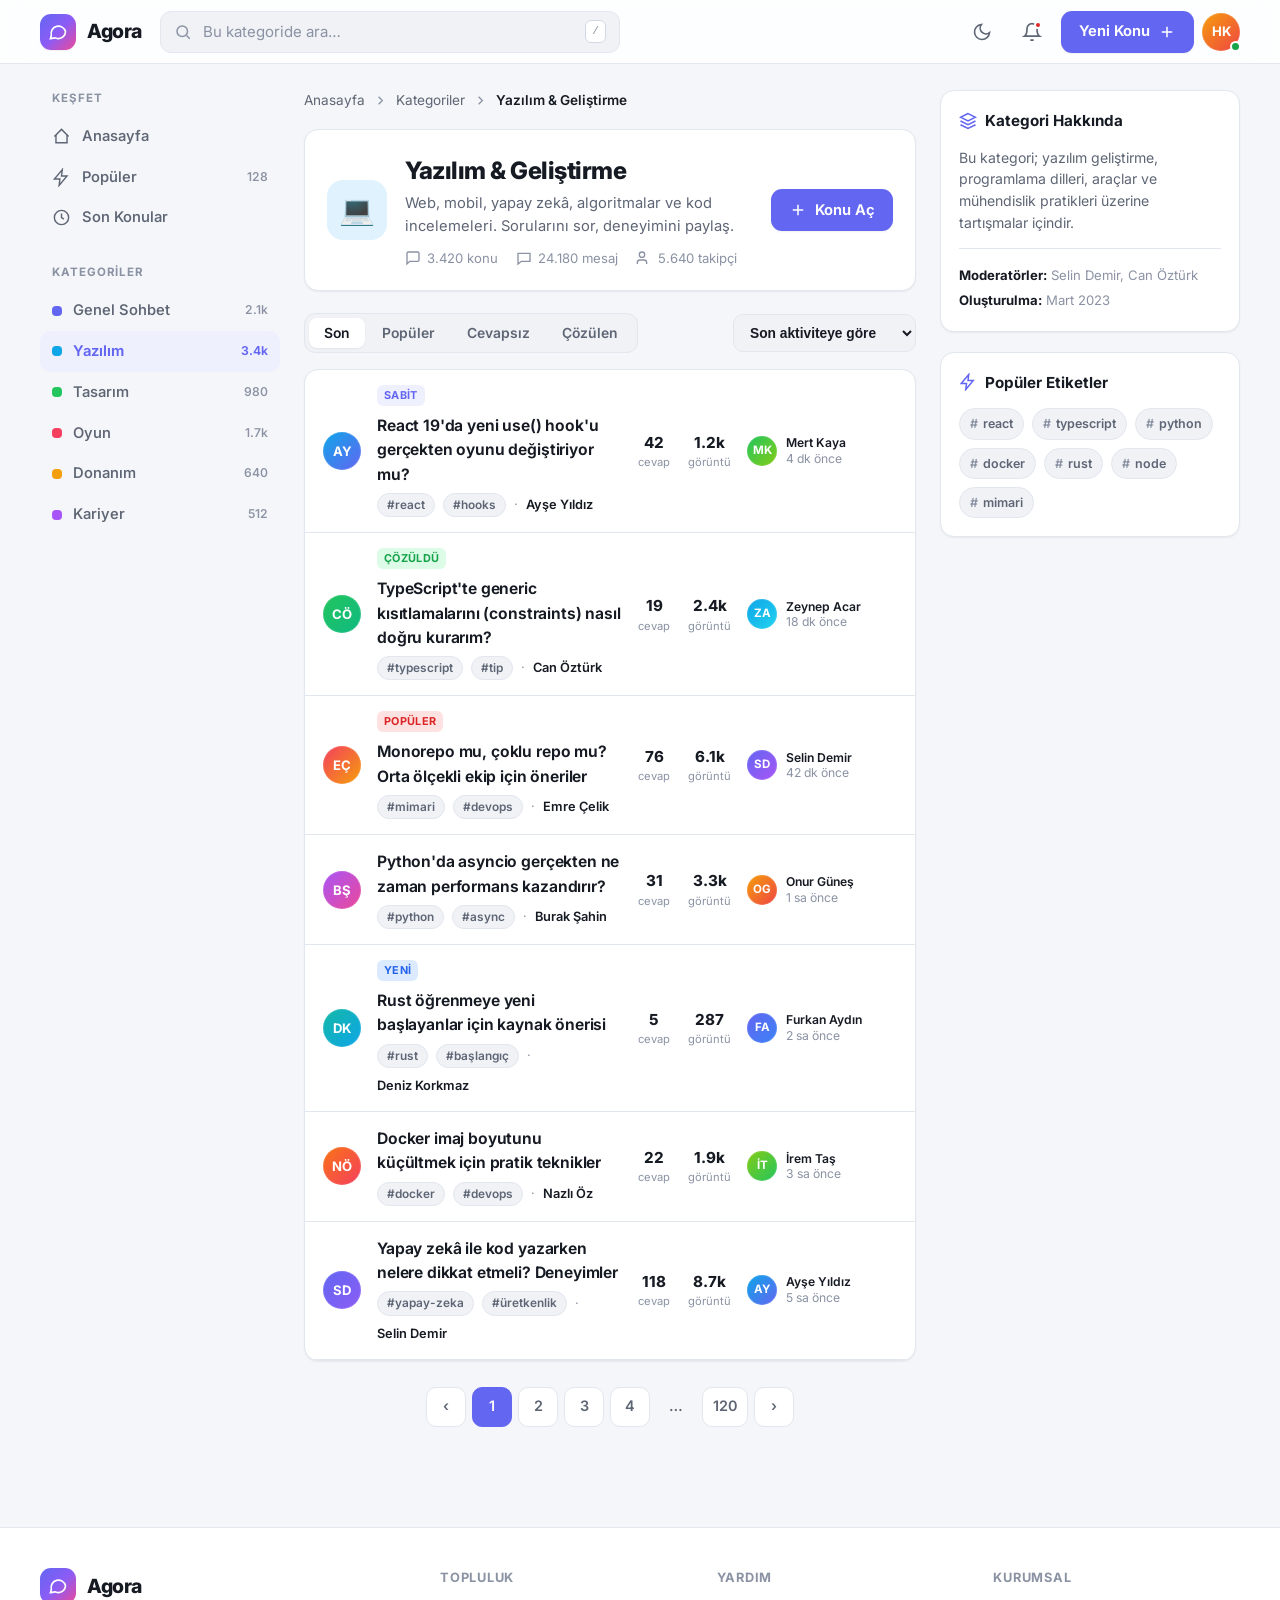
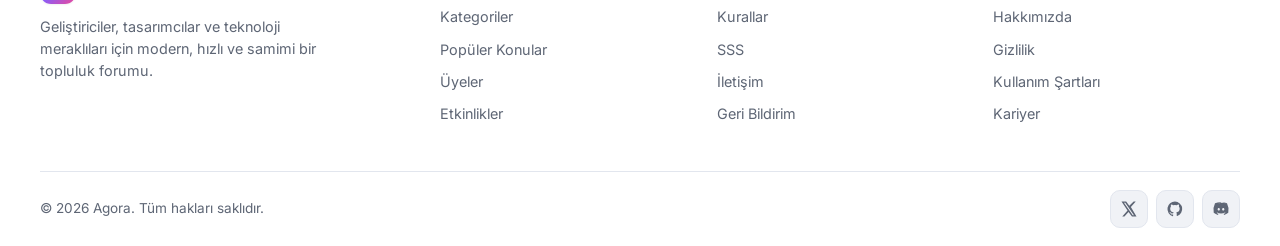
==== category.html @ 203c81ad "feat: Agora modern forum sitesi (statik şablon) - index.html: anasayfa (kategoriler, istatistikler, " ====
<!DOCTYPE html>
<html lang="tr" data-theme="light">
<head>
  <meta charset="UTF-8" />
  <meta name="viewport" content="width=device-width, initial-scale=1.0" />
  <title>Yazılım & Geliştirme — Agora</title>
  <meta name="description" content="Yazılım & Geliştirme kategorisindeki konular: web, mobil, yapay zekâ ve daha fazlası." />
  <link rel="preconnect" href="https://fonts.googleapis.com" />
  <link rel="preconnect" href="https://fonts.gstatic.com" crossorigin />
  <link href="https://fonts.googleapis.com/css2?family=Inter:wght@400;500;600;700;800&display=swap" rel="stylesheet" />
  <link rel="stylesheet" href="css/style.css" />
  <link rel="icon" href="data:image/svg+xml,<svg xmlns='http://www.w3.org/2000/svg' viewBox='0 0 100 100'><text y='.9em' font-size='90'>💬</text></svg>" />
</head>
<body>

  <!-- ===================== BAŞLIK ===================== -->
  <header class="site-header">
    <div class="container">
      <button class="icon-btn menu-toggle" data-menu-toggle aria-label="Menüyü aç">
        <svg viewBox="0 0 24 24" fill="none" stroke="currentColor" stroke-width="2"><path d="M3 6h18M3 12h18M3 18h18"/></svg>
      </button>
      <a href="index.html" class="brand">
        <span class="logo"><svg viewBox="0 0 24 24" fill="none" stroke="currentColor" stroke-width="2"><path d="M21 11.5a8.4 8.4 0 0 1-9 8.4 9 9 0 0 1-3.9-.9L3 20l1-4.1A8.4 8.4 0 1 1 21 11.5z"/></svg></span>
        Agora
      </a>
      <label class="search">
        <svg viewBox="0 0 24 24" fill="none" stroke="currentColor" stroke-width="2"><circle cx="11" cy="11" r="7"/><path d="m21 21-4.3-4.3"/></svg>
        <input type="search" placeholder="Bu kategoride ara…" data-search-input />
        <kbd>/</kbd>
      </label>
      <div class="header-actions">
        <button class="icon-btn" data-theme-toggle aria-label="Temayı değiştir">
          <svg class="i-sun hidden" viewBox="0 0 24 24" fill="none" stroke="currentColor" stroke-width="2"><circle cx="12" cy="12" r="4"/><path d="M12 2v2m0 16v2M4.9 4.9l1.4 1.4m11.4 11.4 1.4 1.4M2 12h2m16 0h2M4.9 19.1l1.4-1.4M17.7 6.3l1.4-1.4"/></svg>
          <svg class="i-moon" viewBox="0 0 24 24" fill="none" stroke="currentColor" stroke-width="2"><path d="M21 12.8A9 9 0 1 1 11.2 3a7 7 0 0 0 9.8 9.8z"/></svg>
        </button>
        <button class="icon-btn" aria-label="Bildirimler">
          <svg viewBox="0 0 24 24" fill="none" stroke="currentColor" stroke-width="2"><path d="M18 8a6 6 0 1 0-12 0c0 7-3 9-3 9h18s-3-2-3-9"/><path d="M13.7 21a2 2 0 0 1-3.4 0"/></svg>
          <span class="dot"></span>
        </button>
        <a href="#" class="btn btn-primary"><span class="label-hide">Yeni Konu</span>
          <svg viewBox="0 0 24 24" fill="none" stroke="currentColor" stroke-width="2"><path d="M12 5v14M5 12h14"/></svg>
        </a>
        <div class="avatar presence" style="background:linear-gradient(135deg,#f59e0b,#ef4444)">HK</div>
      </div>
    </div>
  </header>

  <!-- ===================== GÖVDE ===================== -->
  <div class="container">
    <div class="layout">

      <!-- ----- SOL KENAR ÇUBUĞU ----- -->
      <aside class="sidebar">
        <nav class="nav-group">
          <h4>Keşfet</h4>
          <a href="index.html" class="nav-link">
            <svg viewBox="0 0 24 24" fill="none" stroke="currentColor" stroke-width="1.8"><path d="M3 12 12 3l9 9"/><path d="M5 10v10h14V10"/></svg>
            Anasayfa
          </a>
          <a href="#" class="nav-link">
            <svg viewBox="0 0 24 24" fill="none" stroke="currentColor" stroke-width="1.8"><path d="M13 2 3 14h7l-1 8 10-12h-7z"/></svg>
            Popüler <span class="count">128</span>
          </a>
          <a href="#" class="nav-link">
            <svg viewBox="0 0 24 24" fill="none" stroke="currentColor" stroke-width="1.8"><circle cx="12" cy="12" r="9"/><path d="M12 7v5l3 2"/></svg>
            Son Konular
          </a>
        </nav>
        <nav class="nav-group">
          <h4>Kategoriler</h4>
          <a href="category.html" class="nav-link"><span class="cat-dot" style="background:#6366f1"></span> Genel Sohbet <span class="count">2.1k</span></a>
          <a href="category.html" class="nav-link active"><span class="cat-dot" style="background:#0ea5e9"></span> Yazılım <span class="count">3.4k</span></a>
          <a href="category.html" class="nav-link"><span class="cat-dot" style="background:#22c55e"></span> Tasarım <span class="count">980</span></a>
          <a href="category.html" class="nav-link"><span class="cat-dot" style="background:#f43f5e"></span> Oyun <span class="count">1.7k</span></a>
          <a href="category.html" class="nav-link"><span class="cat-dot" style="background:#f59e0b"></span> Donanım <span class="count">640</span></a>
          <a href="category.html" class="nav-link"><span class="cat-dot" style="background:#a855f7"></span> Kariyer <span class="count">512</span></a>
        </nav>
      </aside>

      <!-- ----- ANA İÇERİK ----- -->
      <main class="main">

        <nav class="breadcrumb" aria-label="İçerik haritası">
          <a href="index.html">Anasayfa</a>
          <svg viewBox="0 0 24 24" fill="none" stroke="currentColor" stroke-width="2"><path d="m9 18 6-6-6-6"/></svg>
          <a href="#">Kategoriler</a>
          <svg viewBox="0 0 24 24" fill="none" stroke="currentColor" stroke-width="2"><path d="m9 18 6-6-6-6"/></svg>
          <span class="here">Yazılım & Geliştirme</span>
        </nav>

        <section class="cat-hero">
          <span class="cat-ic" style="background:#e0f2fe;color:#0284c7">💻</span>
          <div class="info">
            <h1>Yazılım & Geliştirme</h1>
            <p>Web, mobil, yapay zekâ, algoritmalar ve kod incelemeleri. Sorularını sor, deneyimini paylaş.</p>
            <div class="cat-meta">
              <span><svg viewBox="0 0 24 24" fill="none" stroke="currentColor" stroke-width="2"><path d="M21 15a2 2 0 0 1-2 2H7l-4 4V5a2 2 0 0 1 2-2h14a2 2 0 0 1 2 2z"/></svg> 3.420 konu</span>
              <span><svg viewBox="0 0 24 24" fill="none" stroke="currentColor" stroke-width="2"><path d="M3 5h18v12H8l-5 4z"/></svg> 24.180 mesaj</span>
              <span><svg viewBox="0 0 24 24" fill="none" stroke="currentColor" stroke-width="2"><path d="M16 21v-2a4 4 0 0 0-4-4H6a4 4 0 0 0-4 4v2"/><circle cx="9" cy="7" r="4"/></svg> 5.640 takipçi</span>
            </div>
          </div>
          <a href="#" class="btn btn-primary label-hide-none">
            <svg viewBox="0 0 24 24" fill="none" stroke="currentColor" stroke-width="2"><path d="M12 5v14M5 12h14"/></svg>
            Konu Aç
          </a>
        </section>

        <div class="toolbar">
          <div class="tabs" data-tabs>
            <button class="tab active" data-tab="latest">Son</button>
            <button class="tab" data-tab="popular">Popüler</button>
            <button class="tab" data-tab="unanswered">Cevapsız</button>
            <button class="tab" data-tab="solved">Çözülen</button>
          </div>
          <span class="spacer"></span>
          <select class="sort-select" aria-label="Sırala">
            <option>Son aktiviteye göre</option>
            <option>En çok cevap alan</option>
            <option>En çok görüntülenen</option>
            <option>En yeni</option>
          </select>
        </div>

        <section class="topic-list" data-topic-list>

          <article class="topic">
            <div class="avatar" style="background:linear-gradient(135deg,#0ea5e9,#6366f1)">AY</div>
            <div class="t-main">
              <div class="t-title">
                <span class="t-badges"><span class="badge pin">Sabit</span></span>
                <a href="topic.html">React 19'da yeni use() hook'u gerçekten oyunu değiştiriyor mu?</a>
              </div>
              <div class="t-sub">
                <a href="#" class="pill">#react</a><a href="#" class="pill">#hooks</a>
                <span class="dot-sep">·</span>
                <span class="author">Ayşe Yıldız</span>
              </div>
            </div>
            <div class="t-stats">
              <div class="s"><div class="v">42</div><div class="k">cevap</div></div>
              <div class="s"><div class="v">1.2k</div><div class="k">görüntü</div></div>
            </div>
            <div class="t-last">
              <div class="avatar sm" style="background:linear-gradient(135deg,#22c55e,#84cc16)">MK</div>
              <div class="meta"><div class="who">Mert Kaya</div><div class="when">4 dk önce</div></div>
            </div>
          </article>

          <article class="topic">
            <div class="avatar" style="background:linear-gradient(135deg,#22c55e,#10b981)">CÖ</div>
            <div class="t-main">
              <div class="t-title">
                <span class="t-badges"><span class="badge solved">Çözüldü</span></span>
                <a href="topic.html">TypeScript'te generic kısıtlamalarını (constraints) nasıl doğru kurarım?</a>
              </div>
              <div class="t-sub">
                <a href="#" class="pill">#typescript</a><a href="#" class="pill">#tip</a>
                <span class="dot-sep">·</span>
                <span class="author">Can Öztürk</span>
              </div>
            </div>
            <div class="t-stats">
              <div class="s"><div class="v">19</div><div class="k">cevap</div></div>
              <div class="s"><div class="v">2.4k</div><div class="k">görüntü</div></div>
            </div>
            <div class="t-last">
              <div class="avatar sm" style="background:linear-gradient(135deg,#0ea5e9,#22d3ee)">ZA</div>
              <div class="meta"><div class="who">Zeynep Acar</div><div class="when">18 dk önce</div></div>
            </div>
          </article>

          <article class="topic">
            <div class="avatar" style="background:linear-gradient(135deg,#f43f5e,#f59e0b)">EÇ</div>
            <div class="t-main">
              <div class="t-title">
                <span class="t-badges"><span class="badge hot">Popüler</span></span>
                <a href="topic.html">Monorepo mu, çoklu repo mu? Orta ölçekli ekip için öneriler</a>
              </div>
              <div class="t-sub">
                <a href="#" class="pill">#mimari</a><a href="#" class="pill">#devops</a>
                <span class="dot-sep">·</span>
                <span class="author">Emre Çelik</span>
              </div>
            </div>
            <div class="t-stats">
              <div class="s"><div class="v">76</div><div class="k">cevap</div></div>
              <div class="s"><div class="v">6.1k</div><div class="k">görüntü</div></div>
            </div>
            <div class="t-last">
              <div class="avatar sm" style="background:linear-gradient(135deg,#6366f1,#a855f7)">SD</div>
              <div class="meta"><div class="who">Selin Demir</div><div class="when">42 dk önce</div></div>
            </div>
          </article>

          <article class="topic">
            <div class="avatar" style="background:linear-gradient(135deg,#a855f7,#ec4899)">BŞ</div>
            <div class="t-main">
              <div class="t-title">
                <a href="topic.html">Python'da asyncio gerçekten ne zaman performans kazandırır?</a>
              </div>
              <div class="t-sub">
                <a href="#" class="pill">#python</a><a href="#" class="pill">#async</a>
                <span class="dot-sep">·</span>
                <span class="author">Burak Şahin</span>
              </div>
            </div>
            <div class="t-stats">
              <div class="s"><div class="v">31</div><div class="k">cevap</div></div>
              <div class="s"><div class="v">3.3k</div><div class="k">görüntü</div></div>
            </div>
            <div class="t-last">
              <div class="avatar sm" style="background:linear-gradient(135deg,#f59e0b,#ef4444)">OG</div>
              <div class="meta"><div class="who">Onur Güneş</div><div class="when">1 sa önce</div></div>
            </div>
          </article>

          <article class="topic">
            <div class="avatar" style="background:linear-gradient(135deg,#14b8a6,#0ea5e9)">DK</div>
            <div class="t-main">
              <div class="t-title">
                <span class="t-badges"><span class="badge new">Yeni</span></span>
                <a href="topic.html">Rust öğrenmeye yeni başlayanlar için kaynak önerisi</a>
              </div>
              <div class="t-sub">
                <a href="#" class="pill">#rust</a><a href="#" class="pill">#başlangıç</a>
                <span class="dot-sep">·</span>
                <span class="author">Deniz Korkmaz</span>
              </div>
            </div>
            <div class="t-stats">
              <div class="s"><div class="v">5</div><div class="k">cevap</div></div>
              <div class="s"><div class="v">287</div><div class="k">görüntü</div></div>
            </div>
            <div class="t-last">
              <div class="avatar sm" style="background:linear-gradient(135deg,#6366f1,#3b82f6)">FA</div>
              <div class="meta"><div class="who">Furkan Aydın</div><div class="when">2 sa önce</div></div>
            </div>
          </article>

          <article class="topic">
            <div class="avatar" style="background:linear-gradient(135deg,#f97316,#f43f5e)">NÖ</div>
            <div class="t-main">
              <div class="t-title">
                <a href="topic.html">Docker imaj boyutunu küçültmek için pratik teknikler</a>
              </div>
              <div class="t-sub">
                <a href="#" class="pill">#docker</a><a href="#" class="pill">#devops</a>
                <span class="dot-sep">·</span>
                <span class="author">Nazlı Öz</span>
              </div>
            </div>
            <div class="t-stats">
              <div class="s"><div class="v">22</div><div class="k">cevap</div></div>
              <div class="s"><div class="v">1.9k</div><div class="k">görüntü</div></div>
            </div>
            <div class="t-last">
              <div class="avatar sm" style="background:linear-gradient(135deg,#84cc16,#22c55e)">İT</div>
              <div class="meta"><div class="who">İrem Taş</div><div class="when">3 sa önce</div></div>
            </div>
          </article>

          <article class="topic">
            <div class="avatar" style="background:linear-gradient(135deg,#6366f1,#8b5cf6)">SD</div>
            <div class="t-main">
              <div class="t-title">
                <a href="topic.html">Yapay zekâ ile kod yazarken nelere dikkat etmeli? Deneyimler</a>
              </div>
              <div class="t-sub">
                <a href="#" class="pill">#yapay-zeka</a><a href="#" class="pill">#üretkenlik</a>
                <span class="dot-sep">·</span>
                <span class="author">Selin Demir</span>
              </div>
            </div>
            <div class="t-stats">
              <div class="s"><div class="v">118</div><div class="k">cevap</div></div>
              <div class="s"><div class="v">8.7k</div><div class="k">görüntü</div></div>
            </div>
            <div class="t-last">
              <div class="avatar sm" style="background:linear-gradient(135deg,#0ea5e9,#6366f1)">AY</div>
              <div class="meta"><div class="who">Ayşe Yıldız</div><div class="when">5 sa önce</div></div>
            </div>
          </article>

        </section>

        <nav class="pagination" aria-label="Sayfalama">
          <a href="#" aria-label="Önceki">‹</a>
          <span class="current">1</span>
          <a href="#">2</a>
          <a href="#">3</a>
          <a href="#">4</a>
          <span class="gap">…</span>
          <a href="#">120</a>
          <a href="#" aria-label="Sonraki">›</a>
        </nav>

      </main>

      <!-- ----- SAĞ KENAR ÇUBUĞU ----- -->
      <aside class="aside">
        <div class="card card-pad">
          <h3 class="card-title">
            <svg viewBox="0 0 24 24" fill="none" stroke="currentColor" stroke-width="2"><path d="M12 2 2 7l10 5 10-5z"/><path d="m2 17 10 5 10-5M2 12l10 5 10-5"/></svg>
            Kategori Hakkında
          </h3>
          <p class="muted" style="font-size:.88rem">Bu kategori; yazılım geliştirme, programlama dilleri, araçlar ve mühendislik pratikleri üzerine tartışmalar içindir.</p>
          <hr style="border:none;border-top:1px solid var(--border);margin:14px 0" />
          <p class="faint" style="font-size:.82rem;line-height:1.9">
            <b style="color:var(--text)">Moderatörler:</b> Selin Demir, Can Öztürk<br>
            <b style="color:var(--text)">Oluşturulma:</b> Mart 2023
          </p>
        </div>

        <div class="card card-pad">
          <h3 class="card-title">
            <svg viewBox="0 0 24 24" fill="none" stroke="currentColor" stroke-width="2"><path d="M13 2 3 14h7l-1 8 10-12h-7z"/></svg>
            Popüler Etiketler
          </h3>
          <div class="tag-cloud">
            <a href="#" class="tag"><span class="hash">#</span>react</a>
            <a href="#" class="tag"><span class="hash">#</span>typescript</a>
            <a href="#" class="tag"><span class="hash">#</span>python</a>
            <a href="#" class="tag"><span class="hash">#</span>docker</a>
            <a href="#" class="tag"><span class="hash">#</span>rust</a>
            <a href="#" class="tag"><span class="hash">#</span>node</a>
            <a href="#" class="tag"><span class="hash">#</span>mimari</a>
          </div>
        </div>
      </aside>

    </div>
  </div>

  <!-- ===================== ALTBİLGİ ===================== -->
  <footer class="site-footer">
    <div class="container">
      <div class="footer-grid">
        <div class="about">
          <a href="index.html" class="brand">
            <span class="logo"><svg viewBox="0 0 24 24" fill="none" stroke="currentColor" stroke-width="2"><path d="M21 11.5a8.4 8.4 0 0 1-9 8.4 9 9 0 0 1-3.9-.9L3 20l1-4.1A8.4 8.4 0 1 1 21 11.5z"/></svg></span>
            Agora
          </a>
          <p>Geliştiriciler, tasarımcılar ve teknoloji meraklıları için modern, hızlı ve samimi bir topluluk forumu.</p>
        </div>
        <div class="footer-col"><h5>Topluluk</h5><a href="#">Kategoriler</a><a href="#">Popüler Konular</a><a href="#">Üyeler</a><a href="#">Etkinlikler</a></div>
        <div class="footer-col"><h5>Yardım</h5><a href="#">Kurallar</a><a href="#">SSS</a><a href="#">İletişim</a><a href="#">Geri Bildirim</a></div>
        <div class="footer-col"><h5>Kurumsal</h5><a href="#">Hakkımızda</a><a href="#">Gizlilik</a><a href="#">Kullanım Şartları</a><a href="#">Kariyer</a></div>
      </div>
      <div class="footer-bottom">
        <span class="muted">© <span data-year>2026</span> Agora. Tüm hakları saklıdır.</span>
        <div class="socials">
          <a href="#" aria-label="Twitter"><svg viewBox="0 0 24 24" fill="currentColor"><path d="M18.2 2H21l-6.5 7.4L22 22h-6l-4.7-6.1L5.9 22H3l7-8L2 2h6.2l4.2 5.6zM17 20.2h1.6L7 3.7H5.3z"/></svg></a>
          <a href="#" aria-label="GitHub"><svg viewBox="0 0 24 24" fill="currentColor"><path d="M12 2a10 10 0 0 0-3.2 19.5c.5.1.7-.2.7-.5v-1.7c-2.8.6-3.4-1.3-3.4-1.3-.5-1.2-1.1-1.5-1.1-1.5-.9-.6.1-.6.1-.6 1 .1 1.5 1 1.5 1 .9 1.6 2.4 1.1 3 .9.1-.7.4-1.1.6-1.4-2.2-.2-4.6-1.1-4.6-5 0-1.1.4-2 1-2.7 0-.3-.4-1.3.1-2.7 0 0 .8-.3 2.7 1a9.4 9.4 0 0 1 5 0c1.9-1.3 2.7-1 2.7-1 .5 1.4.2 2.4.1 2.7.6.7 1 1.6 1 2.7 0 3.9-2.4 4.8-4.6 5 .4.3.7.9.7 1.8v2.7c0 .3.2.6.7.5A10 10 0 0 0 12 2z"/></svg></a>
          <a href="#" aria-label="Discord"><svg viewBox="0 0 24 24" fill="currentColor"><path d="M20 4.4A19 19 0 0 0 15.3 3l-.2.5a14 14 0 0 1 4 1.3 13 13 0 0 0-11 0 14 14 0 0 1 4-1.3L11.9 3A19 19 0 0 0 4 4.4 19.6 19.6 0 0 0 2.3 17 19 19 0 0 0 8 20l.6-1.6c-.9-.3-1.7-.7-2.4-1.2l.6-.4a13 13 0 0 0 10.6 0l.6.4c-.7.5-1.5.9-2.4 1.2L16 20a19 19 0 0 0 5.7-3A19.4 19.4 0 0 0 20 4.4zM9 14c-.8 0-1.5-.8-1.5-1.7S8.2 10.6 9 10.6s1.5.8 1.5 1.7S9.8 14 9 14zm6 0c-.8 0-1.5-.8-1.5-1.7s.7-1.7 1.5-1.7 1.5.8 1.5 1.7S15.8 14 15 14z"/></svg></a>
        </div>
      </div>
    </div>
  </footer>

  <script src="js/app.js"></script>
</body>
</html>
---- css/style.css ----
/* ==========================================================================
   Agora — Modern Topluluk Forumu
   Statik şablon · saf CSS · açık/koyu tema
   ========================================================================== */

/* ----- Tema değişkenleri --------------------------------------------------- */
:root {
  /* renk paleti (açık tema) */
  --bg: #f5f6f9;
  --surface: #ffffff;
  --surface-2: #f0f2f6;
  --surface-3: #e9ecf2;
  --border: #e2e6ee;
  --border-strong: #d3d9e4;

  --text: #161a23;
  --text-muted: #5e6675;
  --text-faint: #8a92a3;

  --primary: #6366f1;
  --primary-hover: #4f52e0;
  --primary-soft: #eef0fe;
  --primary-contrast: #ffffff;

  --success: #16a34a;
  --warning: #d97706;
  --danger: #dc2626;

  --grad: linear-gradient(135deg, #6366f1 0%, #8b5cf6 50%, #ec4899 100%);

  /* ölçüler */
  --radius: 14px;
  --radius-sm: 9px;
  --radius-lg: 20px;
  --shadow-sm: 0 1px 2px rgba(16, 24, 40, .06);
  --shadow: 0 4px 18px rgba(16, 24, 40, .08);
  --shadow-lg: 0 18px 50px rgba(16, 24, 40, .14);

  --header-h: 64px;
  --maxw: 1240px;

  --font: "Inter", system-ui, -apple-system, "Segoe UI", Roboto, "Helvetica Neue", Arial, sans-serif;
}

[data-theme="dark"] {
  --bg: #0d0f15;
  --surface: #161a23;
  --surface-2: #1c212c;
  --surface-3: #232936;
  --border: #262c39;
  --border-strong: #333b4b;

  --text: #e9ecf2;
  --text-muted: #9aa3b4;
  --text-faint: #6b7484;

  --primary: #7c80ff;
  --primary-hover: #9296ff;
  --primary-soft: #1e2030;
  --primary-contrast: #ffffff;

  --shadow-sm: 0 1px 2px rgba(0, 0, 0, .4);
  --shadow: 0 6px 24px rgba(0, 0, 0, .45);
  --shadow-lg: 0 22px 60px rgba(0, 0, 0, .6);
}

/* ----- Sıfırlama ----------------------------------------------------------- */
*, *::before, *::after { box-sizing: border-box; }
* { margin: 0; }

html { scroll-behavior: smooth; }

body {
  font-family: var(--font);
  background: var(--bg);
  color: var(--text);
  line-height: 1.55;
  -webkit-font-smoothing: antialiased;
  text-rendering: optimizeLegibility;
  transition: background .25s ease, color .25s ease;
}

a { color: inherit; text-decoration: none; }
img, svg { display: block; }
button { font-family: inherit; cursor: pointer; border: none; background: none; color: inherit; }
input, textarea { font-family: inherit; font-size: inherit; }
ul { list-style: none; padding: 0; }

::selection { background: var(--primary); color: #fff; }

/* ince kaydırma çubuğu */
* { scrollbar-width: thin; scrollbar-color: var(--border-strong) transparent; }
*::-webkit-scrollbar { width: 10px; height: 10px; }
*::-webkit-scrollbar-thumb { background: var(--border-strong); border-radius: 99px; border: 3px solid var(--bg); }

/* ----- Yardımcı sınıflar --------------------------------------------------- */
.container { width: 100%; max-width: var(--maxw); margin-inline: auto; padding-inline: 20px; }
.muted { color: var(--text-muted); }
.faint { color: var(--text-faint); }
.hidden { display: none !important; }
.gradient-text {
  background: var(--grad);
  -webkit-background-clip: text; background-clip: text;
  -webkit-text-fill-color: transparent; color: transparent;
}

/* ==========================================================================
   Başlık (header)
   ========================================================================== */
.site-header {
  position: sticky; top: 0; z-index: 50;
  height: var(--header-h);
  background: color-mix(in srgb, var(--surface) 82%, transparent);
  backdrop-filter: saturate(160%) blur(14px);
  border-bottom: 1px solid var(--border);
}
.site-header .container {
  height: 100%;
  display: flex; align-items: center; gap: 18px;
}

.brand { display: flex; align-items: center; gap: 11px; font-weight: 800; font-size: 1.22rem; letter-spacing: -.02em; }
.brand .logo {
  width: 36px; height: 36px; border-radius: 11px;
  background: var(--grad);
  display: grid; place-items: center;
  color: #fff; box-shadow: var(--shadow-sm);
}
.brand .logo svg { width: 20px; height: 20px; }

/* arama */
.search {
  flex: 1; max-width: 460px;
  display: flex; align-items: center; gap: 9px;
  background: var(--surface-2);
  border: 1px solid var(--border);
  border-radius: 11px; padding: 0 13px; height: 42px;
  transition: border-color .15s, box-shadow .15s;
}
.search:focus-within { border-color: var(--primary); box-shadow: 0 0 0 3px var(--primary-soft); }
.search svg { width: 18px; height: 18px; color: var(--text-faint); flex-shrink: 0; }
.search input { flex: 1; border: none; background: none; outline: none; color: var(--text); font-size: .94rem; }
.search input::placeholder { color: var(--text-faint); }
.search kbd {
  font-size: .7rem; color: var(--text-faint);
  border: 1px solid var(--border-strong); border-radius: 6px;
  padding: 2px 6px; background: var(--surface);
}

.header-actions { display: flex; align-items: center; gap: 8px; margin-left: auto; }

.icon-btn {
  width: 42px; height: 42px; border-radius: 11px;
  display: grid; place-items: center;
  color: var(--text-muted);
  border: 1px solid transparent;
  transition: background .15s, color .15s, border-color .15s;
  position: relative;
}
.icon-btn:hover { background: var(--surface-2); color: var(--text); }
.icon-btn svg { width: 20px; height: 20px; }
.icon-btn .dot {
  position: absolute; top: 9px; right: 10px;
  width: 8px; height: 8px; border-radius: 99px;
  background: var(--danger); border: 2px solid var(--surface);
}

.btn {
  display: inline-flex; align-items: center; gap: 8px;
  height: 42px; padding: 0 18px; border-radius: 11px;
  font-weight: 650; font-size: .92rem; white-space: nowrap;
  transition: transform .08s, background .15s, box-shadow .15s, border-color .15s;
}
.btn:active { transform: translateY(1px); }
.btn svg { width: 18px; height: 18px; }
.btn-primary { background: var(--primary); color: var(--primary-contrast); box-shadow: var(--shadow-sm); }
.btn-primary:hover { background: var(--primary-hover); box-shadow: var(--shadow); }
.btn-ghost { background: var(--surface-2); color: var(--text); border: 1px solid var(--border); }
.btn-ghost:hover { background: var(--surface-3); }
.btn-sm { height: 36px; padding: 0 14px; font-size: .86rem; border-radius: 9px; }

.avatar {
  width: 38px; height: 38px; border-radius: 50%;
  display: grid; place-items: center;
  color: #fff; font-weight: 700; font-size: .82rem;
  flex-shrink: 0; user-select: none;
  box-shadow: inset 0 0 0 1px rgba(255,255,255,.12);
}
.avatar.sm { width: 30px; height: 30px; font-size: .72rem; }
.avatar.lg { width: 52px; height: 52px; font-size: 1.05rem; }

/* hamburger sadece mobilde */
.menu-toggle { display: none; }

/* ==========================================================================
   Sayfa düzeni
   ========================================================================== */
.layout {
  display: grid;
  grid-template-columns: 240px minmax(0, 1fr) 300px;
  gap: 24px;
  padding-block: 26px 60px;
  align-items: start;
}
.main { min-width: 0; }

/* ----- Sol kenar çubuğu ---------------------------------------------------- */
.sidebar { position: sticky; top: calc(var(--header-h) + 24px); }
.nav-group { margin-bottom: 26px; }
.nav-group h4 {
  font-size: .72rem; text-transform: uppercase; letter-spacing: .08em;
  color: var(--text-faint); font-weight: 700; margin: 0 0 8px 12px;
}
.nav-link {
  display: flex; align-items: center; gap: 11px;
  padding: 9px 12px; border-radius: 10px;
  color: var(--text-muted); font-weight: 550; font-size: .92rem;
  transition: background .14s, color .14s;
}
.nav-link svg { width: 19px; height: 19px; flex-shrink: 0; }
.nav-link .count { margin-left: auto; font-size: .76rem; color: var(--text-faint); }
.nav-link .cat-dot { width: 10px; height: 10px; border-radius: 4px; flex-shrink: 0; }
.nav-link:hover { background: var(--surface-2); color: var(--text); }
.nav-link.active { background: var(--primary-soft); color: var(--primary); font-weight: 650; }
.nav-link.active .count { color: var(--primary); }

/* ----- Sağ kenar çubuğu ---------------------------------------------------- */
.aside { position: sticky; top: calc(var(--header-h) + 24px); display: flex; flex-direction: column; gap: 20px; }

.card {
  background: var(--surface);
  border: 1px solid var(--border);
  border-radius: var(--radius);
  box-shadow: var(--shadow-sm);
}
.card-pad { padding: 18px; }
.card h3.card-title {
  font-size: .95rem; font-weight: 700; margin-bottom: 14px;
  display: flex; align-items: center; gap: 8px;
}
.card h3.card-title svg { width: 18px; height: 18px; color: var(--primary); }

.online-list li { display: flex; align-items: center; gap: 10px; padding: 7px 0; }
.online-list .who { font-size: .88rem; font-weight: 600; }
.online-list .role { font-size: .74rem; color: var(--text-faint); }
.presence { position: relative; }
.presence::after {
  content: ""; position: absolute; right: -1px; bottom: -1px;
  width: 11px; height: 11px; border-radius: 99px;
  background: var(--success); border: 2px solid var(--surface);
}

.tag-cloud { display: flex; flex-wrap: wrap; gap: 8px; }
.tag {
  display: inline-flex; align-items: center; gap: 5px;
  font-size: .78rem; font-weight: 600;
  padding: 5px 10px; border-radius: 99px;
  background: var(--surface-2); color: var(--text-muted);
  border: 1px solid var(--border);
  transition: background .14s, color .14s, border-color .14s;
}
.tag:hover { background: var(--primary-soft); color: var(--primary); border-color: transparent; }
.tag .hash { color: var(--text-faint); }

.contributor { display: flex; align-items: center; gap: 11px; padding: 8px 0; }
.contributor .meta { flex: 1; min-width: 0; }
.contributor .name { font-size: .88rem; font-weight: 650; }
.contributor .pts { font-size: .76rem; color: var(--text-faint); }
.rank-badge {
  width: 22px; text-align: center; font-weight: 800; font-size: .8rem;
  color: var(--text-faint);
}
.rank-badge.gold { color: #f59e0b; } .rank-badge.silver { color: #94a3b8; } .rank-badge.bronze { color: #d97757; }

/* ==========================================================================
   Hero / hoş geldin
   ========================================================================== */
.hero {
  position: relative; overflow: hidden;
  border-radius: var(--radius-lg);
  padding: 30px 32px;
  background: var(--grad);
  color: #fff; margin-bottom: 24px;
  box-shadow: var(--shadow);
}
.hero::after {
  content: ""; position: absolute; inset: 0;
  background: radial-gradient(circle at 85% -20%, rgba(255,255,255,.35), transparent 45%);
}
.hero > * { position: relative; z-index: 1; }
.hero h1 { font-size: 1.75rem; font-weight: 800; letter-spacing: -.02em; margin-bottom: 6px; }
.hero p { opacity: .92; max-width: 540px; font-size: .98rem; }
.hero .hero-actions { margin-top: 18px; display: flex; gap: 10px; flex-wrap: wrap; }
.hero .btn-primary { background: #fff; color: var(--primary); }
.hero .btn-primary:hover { background: #f0f0ff; }
.hero .btn-ghost { background: rgba(255,255,255,.16); border-color: rgba(255,255,255,.3); color: #fff; }
.hero .btn-ghost:hover { background: rgba(255,255,255,.26); }

/* ----- İstatistik şeridi --------------------------------------------------- */
.stats {
  display: grid; grid-template-columns: repeat(4, 1fr); gap: 14px;
  margin-bottom: 24px;
}
.stat {
  background: var(--surface); border: 1px solid var(--border);
  border-radius: var(--radius); padding: 16px 18px;
  display: flex; align-items: center; gap: 13px;
  box-shadow: var(--shadow-sm);
}
.stat .ic {
  width: 42px; height: 42px; border-radius: 11px; flex-shrink: 0;
  display: grid; place-items: center; color: #fff;
}
.stat .ic svg { width: 21px; height: 21px; }
.stat .num { font-size: 1.3rem; font-weight: 800; letter-spacing: -.02em; line-height: 1.1; }
.stat .lbl { font-size: .78rem; color: var(--text-muted); }

/* ==========================================================================
   Bölüm başlığı + sekmeler
   ========================================================================== */
.section-head {
  display: flex; align-items: center; gap: 14px; margin-bottom: 16px;
}
.section-head h2 { font-size: 1.18rem; font-weight: 750; letter-spacing: -.01em; }
.section-head .spacer { flex: 1; }

.tabs { display: inline-flex; background: var(--surface-2); border: 1px solid var(--border); border-radius: 11px; padding: 4px; gap: 2px; }
.tab {
  padding: 7px 15px; border-radius: 8px; font-size: .87rem; font-weight: 600;
  color: var(--text-muted); transition: background .14s, color .14s;
}
.tab:hover { color: var(--text); }
.tab.active { background: var(--surface); color: var(--text); box-shadow: var(--shadow-sm); }

.sort-select {
  height: 38px; padding: 0 12px; border-radius: 10px;
  background: var(--surface-2); border: 1px solid var(--border); color: var(--text);
  font-size: .86rem; font-weight: 550; outline: none; cursor: pointer;
}

/* ==========================================================================
   Kategori ızgarası (anasayfa)
   ========================================================================== */
.cat-grid { display: grid; grid-template-columns: repeat(2, 1fr); gap: 14px; margin-bottom: 32px; }
.cat-card {
  display: flex; gap: 14px; padding: 18px;
  background: var(--surface); border: 1px solid var(--border);
  border-radius: var(--radius); box-shadow: var(--shadow-sm);
  transition: transform .12s, box-shadow .15s, border-color .15s;
}
.cat-card:hover { transform: translateY(-2px); box-shadow: var(--shadow); border-color: var(--border-strong); }
.cat-card .cat-ic {
  width: 48px; height: 48px; border-radius: 13px; flex-shrink: 0;
  display: grid; place-items: center; font-size: 1.4rem;
}
.cat-card .cat-body { min-width: 0; flex: 1; }
.cat-card h3 { font-size: 1rem; font-weight: 700; margin-bottom: 3px; display: flex; align-items: center; gap: 8px; }
.cat-card p { font-size: .85rem; color: var(--text-muted); margin-bottom: 10px;
  display: -webkit-box; -webkit-line-clamp: 2; -webkit-box-orient: vertical; overflow: hidden; }
.cat-card .cat-meta { display: flex; gap: 16px; font-size: .78rem; color: var(--text-faint); }
.cat-card .cat-meta span { display: inline-flex; align-items: center; gap: 5px; }
.cat-card .cat-meta svg { width: 15px; height: 15px; }

/* ==========================================================================
   Konu listesi
   ========================================================================== */
.topic-list {
  background: var(--surface); border: 1px solid var(--border);
  border-radius: var(--radius); overflow: hidden; box-shadow: var(--shadow-sm);
}
.topic {
  display: grid;
  grid-template-columns: auto minmax(0, 1fr) auto auto;
  align-items: center; gap: 16px;
  padding: 15px 18px;
  border-bottom: 1px solid var(--border);
  transition: background .12s;
}
.topic:last-child { border-bottom: none; }
.topic:hover { background: var(--surface-2); }

.topic .t-main { min-width: 0; }
.topic .t-title {
  font-size: .98rem; font-weight: 650; letter-spacing: -.01em;
  display: flex; align-items: center; gap: 8px; flex-wrap: wrap;
}
.topic .t-title a:hover { color: var(--primary); }
.topic .t-badges { display: inline-flex; gap: 6px; }
.badge {
  font-size: .68rem; font-weight: 700; text-transform: uppercase; letter-spacing: .03em;
  padding: 2px 7px; border-radius: 6px;
}
.badge.pin { background: var(--primary-soft); color: var(--primary); }
.badge.hot { background: #fee2e2; color: #dc2626; }
.badge.solved { background: #dcfce7; color: #16a34a; }
.badge.new { background: #dbeafe; color: #2563eb; }
[data-theme="dark"] .badge.hot { background: #3a1d1d; color: #f87171; }
[data-theme="dark"] .badge.solved { background: #15301f; color: #4ade80; }
[data-theme="dark"] .badge.new { background: #16263f; color: #60a5fa; }

.topic .t-sub {
  display: flex; align-items: center; gap: 8px; flex-wrap: wrap;
  margin-top: 6px; font-size: .8rem; color: var(--text-muted);
}
.topic .t-sub .pill {
  font-size: .74rem; font-weight: 600; padding: 2px 9px; border-radius: 99px;
  background: var(--surface-2); border: 1px solid var(--border); color: var(--text-muted);
}
.topic .t-sub .author { font-weight: 600; color: var(--text); }
.topic .dot-sep { color: var(--text-faint); }

.topic .t-stats { display: flex; gap: 18px; text-align: center; }
.topic .t-stats .s .v { font-weight: 750; font-size: .95rem; }
.topic .t-stats .s .k { font-size: .7rem; color: var(--text-faint); }

.topic .t-last { display: flex; align-items: center; gap: 9px; min-width: 150px; }
.topic .t-last .meta { font-size: .76rem; line-height: 1.3; }
.topic .t-last .meta .who { font-weight: 600; }
.topic .t-last .meta .when { color: var(--text-faint); }

/* boş arama durumu */
.empty {
  padding: 50px 20px; text-align: center; color: var(--text-muted);
}
.empty svg { width: 46px; height: 46px; margin: 0 auto 12px; color: var(--text-faint); }

/* ==========================================================================
   Sayfalama
   ========================================================================== */
.pagination { display: flex; justify-content: center; gap: 6px; margin-top: 26px; }
.pagination a, .pagination span {
  min-width: 40px; height: 40px; padding: 0 10px;
  display: grid; place-items: center; border-radius: 10px;
  background: var(--surface); border: 1px solid var(--border);
  font-weight: 600; font-size: .9rem; color: var(--text-muted);
  transition: background .14s, color .14s, border-color .14s;
}
.pagination a:hover { background: var(--surface-2); color: var(--text); }
.pagination .current { background: var(--primary); color: #fff; border-color: var(--primary); }
.pagination .gap { border: none; background: none; }

/* ==========================================================================
   İçerik haritası / breadcrumb
   ========================================================================== */
.breadcrumb { display: flex; align-items: center; gap: 8px; font-size: .85rem; color: var(--text-muted); margin-bottom: 18px; flex-wrap: wrap; }
.breadcrumb a:hover { color: var(--primary); }
.breadcrumb svg { width: 15px; height: 15px; color: var(--text-faint); }
.breadcrumb .here { color: var(--text); font-weight: 600; }

/* ==========================================================================
   Kategori başlığı (category.html)
   ========================================================================== */
.cat-hero {
  display: flex; align-items: center; gap: 18px;
  padding: 22px; margin-bottom: 22px;
  background: var(--surface); border: 1px solid var(--border);
  border-radius: var(--radius); box-shadow: var(--shadow-sm);
}
.cat-hero .cat-ic { width: 60px; height: 60px; border-radius: 16px; display: grid; place-items: center; font-size: 1.8rem; flex-shrink: 0; }
.cat-hero .info { flex: 1; min-width: 0; }
.cat-hero h1 { font-size: 1.5rem; font-weight: 800; letter-spacing: -.02em; }
.cat-hero p { color: var(--text-muted); font-size: .92rem; margin-top: 3px; }
.cat-hero .cat-meta { display: flex; gap: 18px; margin-top: 10px; font-size: .82rem; color: var(--text-faint); }
.cat-hero .cat-meta span { display: inline-flex; align-items: center; gap: 6px; }
.cat-hero .cat-meta svg { width: 16px; height: 16px; }

.toolbar { display: flex; align-items: center; gap: 12px; margin-bottom: 16px; flex-wrap: wrap; }
.toolbar .spacer { flex: 1; }

/* ==========================================================================
   Konu detayı (topic.html)
   ========================================================================== */
.topic-header { margin-bottom: 22px; }
.topic-header h1 { font-size: 1.7rem; font-weight: 800; letter-spacing: -.02em; line-height: 1.25; }
.topic-header .th-meta { display: flex; align-items: center; gap: 10px; flex-wrap: wrap; margin-top: 12px; font-size: .85rem; color: var(--text-muted); }
.topic-header .th-tags { display: flex; gap: 7px; flex-wrap: wrap; margin-top: 12px; }

.post {
  display: grid; grid-template-columns: 200px minmax(0, 1fr); gap: 0;
  background: var(--surface); border: 1px solid var(--border);
  border-radius: var(--radius); overflow: hidden; margin-bottom: 16px;
  box-shadow: var(--shadow-sm);
}
.post.op { border-color: var(--primary); box-shadow: 0 0 0 1px var(--primary), var(--shadow-sm); }
.post .post-side {
  background: var(--surface-2); padding: 20px; text-align: center;
  border-right: 1px solid var(--border);
}
.post .post-side .avatar { margin: 0 auto 10px; }
.post .post-side .pname { font-weight: 700; font-size: .95rem; }
.post .post-side .prole {
  display: inline-block; margin-top: 4px; font-size: .7rem; font-weight: 700;
  padding: 2px 9px; border-radius: 99px; text-transform: uppercase; letter-spacing: .03em;
}
.prole.admin { background: #fee2e2; color: #dc2626; }
.prole.mod { background: #dcfce7; color: #16a34a; }
.prole.member { background: var(--surface-3); color: var(--text-muted); }
.prole.op { background: var(--primary-soft); color: var(--primary); }
[data-theme="dark"] .prole.admin { background: #3a1d1d; color: #f87171; }
[data-theme="dark"] .prole.mod { background: #15301f; color: #4ade80; }
.post .post-side .pstats { margin-top: 12px; font-size: .76rem; color: var(--text-faint); line-height: 1.7; }
.post .post-side .pstats b { color: var(--text); }

.post .post-body { padding: 20px 22px; min-width: 0; display: flex; flex-direction: column; }
.post .post-top { display: flex; align-items: center; gap: 8px; font-size: .8rem; color: var(--text-faint); margin-bottom: 12px; }
.post .post-top .when { margin-left: auto; }
.post .prose { font-size: .96rem; line-height: 1.7; flex: 1; }
.post .prose p { margin-bottom: 12px; }
.post .prose p:last-child { margin-bottom: 0; }
.post .prose code {
  font-family: ui-monospace, "SF Mono", "Cascadia Code", Consolas, monospace; font-size: .87em;
  background: var(--surface-2); padding: 2px 6px; border-radius: 6px; border: 1px solid var(--border);
}
.post .prose pre {
  background: var(--surface-2); border: 1px solid var(--border); border-radius: var(--radius-sm);
  padding: 14px 16px; overflow-x: auto; margin-bottom: 12px;
}
.post .prose pre code { background: none; border: none; padding: 0; }
.post .prose blockquote {
  border-left: 3px solid var(--primary); background: var(--primary-soft);
  padding: 10px 14px; border-radius: 0 8px 8px 0; margin-bottom: 12px; color: var(--text-muted);
}
.post .prose ul { list-style: disc; padding-left: 20px; margin-bottom: 12px; }
.post .prose li { margin-bottom: 4px; }

.post .post-actions { display: flex; align-items: center; gap: 8px; margin-top: 18px; padding-top: 14px; border-top: 1px solid var(--border); }
.action-btn {
  display: inline-flex; align-items: center; gap: 6px;
  padding: 6px 12px; border-radius: 9px; font-size: .83rem; font-weight: 600;
  color: var(--text-muted); border: 1px solid transparent; transition: background .14s, color .14s, border-color .14s;
}
.action-btn:hover { background: var(--surface-2); color: var(--text); }
.action-btn svg { width: 16px; height: 16px; transition: transform .15s; }
.action-btn.liked { color: var(--danger); }
.action-btn.liked svg { fill: var(--danger); transform: scale(1.12); }
.post .post-actions .spacer { flex: 1; }

/* cevap yazma kutusu */
.reply-box {
  background: var(--surface); border: 1px solid var(--border);
  border-radius: var(--radius); padding: 18px; margin-top: 24px; box-shadow: var(--shadow-sm);
}
.reply-box h3 { font-size: 1.05rem; font-weight: 700; margin-bottom: 14px; display: flex; align-items: center; gap: 9px; }
.reply-box h3 svg { width: 19px; height: 19px; color: var(--primary); }
.composer { display: flex; gap: 12px; }
.composer textarea {
  flex: 1; min-height: 110px; resize: vertical;
  background: var(--surface-2); border: 1px solid var(--border); border-radius: var(--radius-sm);
  padding: 13px 15px; color: var(--text); outline: none; line-height: 1.6;
  transition: border-color .15s, box-shadow .15s;
}
.composer textarea:focus { border-color: var(--primary); box-shadow: 0 0 0 3px var(--primary-soft); }
.composer textarea::placeholder { color: var(--text-faint); }
.reply-actions { display: flex; align-items: center; gap: 10px; margin-top: 14px; }
.reply-actions .toolbar-icons { display: flex; gap: 4px; }
.reply-actions .spacer { flex: 1; }

/* yeni eklenen cevap animasyonu */
@keyframes pop-in { from { opacity: 0; transform: translateY(10px); } to { opacity: 1; transform: translateY(0); } }
.post.fresh { animation: pop-in .35s ease; }

/* ==========================================================================
   Altbilgi (footer)
   ========================================================================== */
.site-footer { border-top: 1px solid var(--border); background: var(--surface); margin-top: 40px; }
.footer-grid { display: grid; grid-template-columns: 1.5fr repeat(3, 1fr); gap: 30px; padding-block: 40px; }
.footer-grid .about p { color: var(--text-muted); font-size: .9rem; margin-top: 12px; max-width: 280px; }
.footer-col h5 { font-size: .8rem; text-transform: uppercase; letter-spacing: .06em; color: var(--text-faint); margin-bottom: 14px; }
.footer-col a { display: block; color: var(--text-muted); font-size: .9rem; padding: 5px 0; transition: color .14s; }
.footer-col a:hover { color: var(--primary); }
.footer-bottom { border-top: 1px solid var(--border); padding-block: 18px; display: flex; align-items: center; justify-content: space-between; gap: 14px; flex-wrap: wrap; }
.footer-bottom .muted { font-size: .85rem; }
.socials { display: flex; gap: 8px; }
.socials a { width: 38px; height: 38px; border-radius: 10px; display: grid; place-items: center; background: var(--surface-2); border: 1px solid var(--border); color: var(--text-muted); transition: background .14s, color .14s; }
.socials a:hover { background: var(--primary); color: #fff; border-color: var(--primary); }
.socials svg { width: 18px; height: 18px; }

/* ==========================================================================
   Mobil arka plan örtüsü
   ========================================================================== */
.scrim { display: none; position: fixed; inset: 0; background: rgba(0,0,0,.5); z-index: 45; opacity: 0; transition: opacity .2s; }
.scrim.show { display: block; opacity: 1; }

/* ==========================================================================
   Duyarlı (responsive) düzen
   ========================================================================== */
@media (max-width: 1080px) {
  .layout { grid-template-columns: 220px minmax(0, 1fr); }
  .aside { display: none; }
}

@media (max-width: 860px) {
  .stats { grid-template-columns: repeat(2, 1fr); }
  .cat-grid { grid-template-columns: 1fr; }
  .topic { grid-template-columns: auto minmax(0,1fr) auto; }
  .topic .t-last { display: none; }
  .post { grid-template-columns: 1fr; }
  .post .post-side {
    display: flex; align-items: center; gap: 12px; text-align: left;
    border-right: none; border-bottom: 1px solid var(--border); padding: 14px 18px;
  }
  .post .post-side .avatar { margin: 0; }
  .post .post-side .pstats { display: none; }
  .footer-grid { grid-template-columns: 1fr 1fr; }
}

@media (max-width: 760px) {
  .menu-toggle { display: grid; }
  .layout { grid-template-columns: 1fr; padding-block: 18px 40px; }
  .sidebar {
    position: fixed; top: 0; left: 0; bottom: 0; z-index: 46;
    width: 276px; max-width: 84vw; background: var(--surface);
    border-right: 1px solid var(--border); padding: 20px;
    transform: translateX(-100%); transition: transform .25s ease;
    overflow-y: auto;
  }
  .sidebar.open { transform: translateX(0); box-shadow: var(--shadow-lg); }
  .search { display: none; }
  .header-actions .label-hide { display: none; }
}

@media (max-width: 560px) {
  .stats { grid-template-columns: 1fr; }
  .topic .t-stats { display: none; }
  .hero { padding: 24px; }
  .hero h1 { font-size: 1.4rem; }
  .footer-grid { grid-template-columns: 1fr; gap: 22px; }
  .section-head { flex-wrap: wrap; }
  .composer { flex-direction: column; }
  .composer .avatar { display: none; }
}

/* erişilebilirlik: hareketi azalt */
@media (prefers-reduced-motion: reduce) {
  *, *::before, *::after { animation-duration: .01ms !important; transition-duration: .01ms !important; }
}
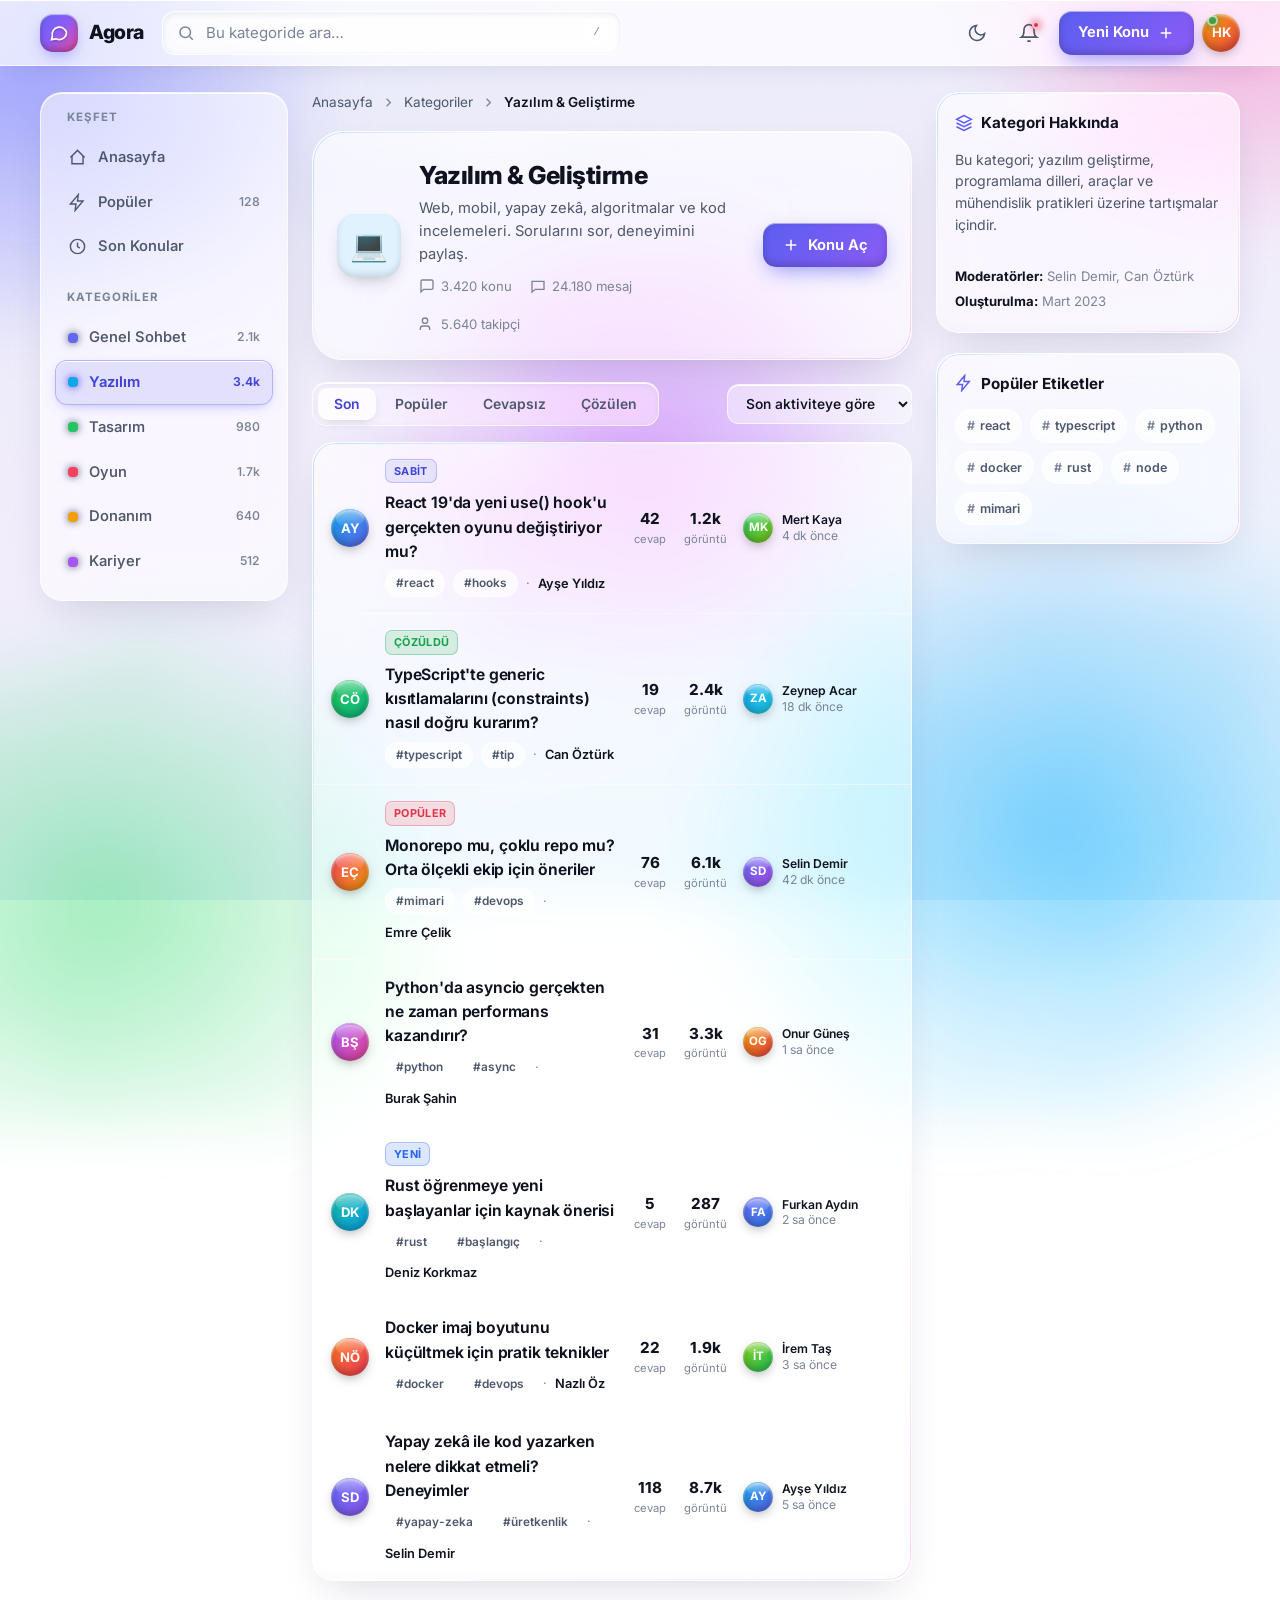
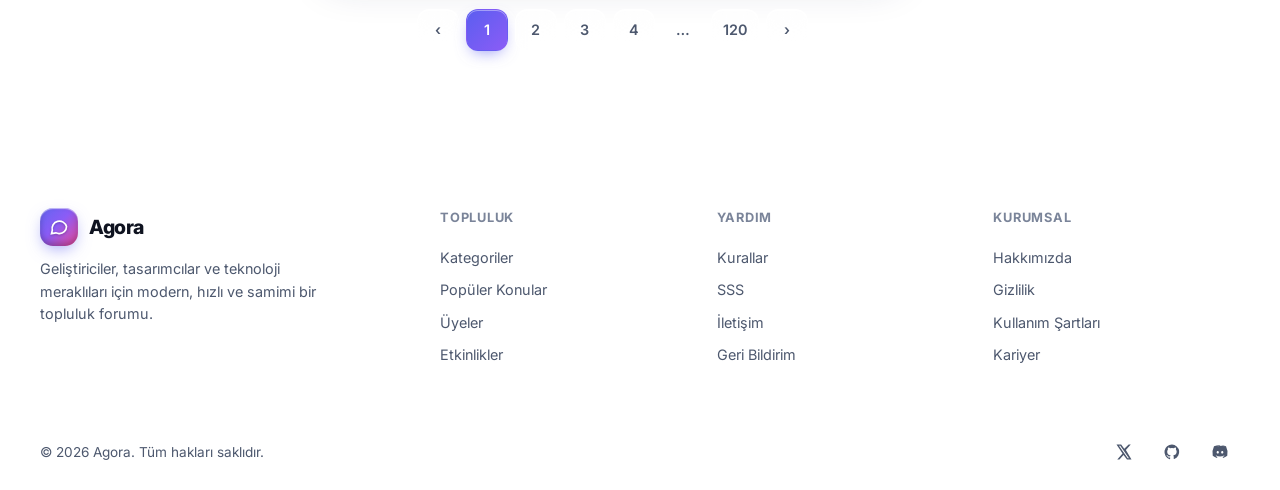
==== commit ffa2e0d2: "design: Liquid Glass temasıyla arayüzü yeniden tasarla - Akışkan arka plan: SVG türbülans ile sıvıla" ====
--- a/category.html
+++ b/category.html
@@ -12,6 +12,14 @@
   <link rel="icon" href="data:image/svg+xml,<svg xmlns='http://www.w3.org/2000/svg' viewBox='0 0 100 100'><text y='.9em' font-size='90'>💬</text></svg>" />
 </head>
 <body>
+
+  <!-- Liquid Glass: arka plandaki ışık kürelerini sıvılaştıran SVG filtresi -->
+  <svg class="lg-defs" aria-hidden="true" focusable="false">
+    <filter id="lg-distortion" x="-20%" y="-20%" width="140%" height="140%" color-interpolation-filters="sRGB">
+      <feTurbulence type="fractalNoise" baseFrequency="0.008 0.011" numOctaves="2" seed="7" result="noise"/>
+      <feDisplacementMap in="SourceGraphic" in2="noise" scale="70" xChannelSelector="R" yChannelSelector="G"/>
+    </filter>
+  </svg>
 
   <!-- ===================== BAŞLIK ===================== -->
   <header class="site-header">
--- a/css/style.css
+++ b/css/style.css
@@ -1,97 +1,162 @@
 /* ==========================================================================
-   Agora — Modern Topluluk Forumu
-   Statik şablon · saf CSS · açık/koyu tema
+   Agora — Liquid Glass sürümü
+   "Building glass for the web" felsefesi: canlı akışkan arka plan üzerinde
+   yüzen buzlu cam paneller, speküler kenar parlaması, kromatik kenar saçağı,
+   imleci takip eden ışık ve yay (spring) hareketleri.
    ========================================================================== */
 
 /* ----- Tema değişkenleri --------------------------------------------------- */
 :root {
-  /* renk paleti (açık tema) */
-  --bg: #f5f6f9;
-  --surface: #ffffff;
-  --surface-2: #f0f2f6;
-  --surface-3: #e9ecf2;
-  --border: #e2e6ee;
-  --border-strong: #d3d9e4;
-
-  --text: #161a23;
-  --text-muted: #5e6675;
-  --text-faint: #8a92a3;
-
-  --primary: #6366f1;
-  --primary-hover: #4f52e0;
-  --primary-soft: #eef0fe;
+  /* yüzey & metin */
+  --text: #0f1320;
+  --text-muted: #4d586e;
+  --text-faint: #7a8499;
+
+  --primary: #5b5ef0;
+  --primary-ink: #4244d6;
+  --primary-soft: rgba(91, 94, 240, .14);
   --primary-contrast: #ffffff;
 
-  --success: #16a34a;
+  --success: #15a34a;
   --warning: #d97706;
-  --danger: #dc2626;
-
-  --grad: linear-gradient(135deg, #6366f1 0%, #8b5cf6 50%, #ec4899 100%);
-
-  /* ölçüler */
-  --radius: 14px;
-  --radius-sm: 9px;
-  --radius-lg: 20px;
-  --shadow-sm: 0 1px 2px rgba(16, 24, 40, .06);
-  --shadow: 0 4px 18px rgba(16, 24, 40, .08);
-  --shadow-lg: 0 18px 50px rgba(16, 24, 40, .14);
-
-  --header-h: 64px;
+  --danger: #e0344b;
+
+  --grad: linear-gradient(135deg, #6366f1 0%, #8b5cf6 45%, #ec4899 100%);
+
+  /* arka plan dünyası (camın arkasında akan renkler) */
+  --bg-base: linear-gradient(165deg, #e8ecfb 0%, #f3eefb 45%, #e6f7ff 100%);
+  --orb-1: rgba(99, 102, 241, .55);
+  --orb-2: rgba(236, 72, 153, .42);
+  --orb-3: rgba(14, 165, 233, .50);
+  --orb-4: rgba(34, 197, 94, .38);
+  --orb-5: rgba(168, 85, 247, .45);
+
+  /* CAM reçetesi */
+  --glass-bg: rgba(255, 255, 255, .55);
+  --glass-bg-strong: rgba(255, 255, 255, .70);
+  --glass-stroke: rgba(255, 255, 255, .65);
+  --glass-hi: rgba(255, 255, 255, .95);     /* speküler üst parıltı */
+  --glass-shadow: rgba(28, 35, 80, .20);
+  --glass-inner-dark: rgba(20, 25, 60, .05);
+  --field-bg: rgba(255, 255, 255, .42);
+  --blur: 22px;
+
+  /* kromatik kenar saçağı */
+  --fringe-a: rgba(90, 180, 255, .55);
+  --fringe-b: rgba(255, 120, 210, .50);
+
+  /* ölçüler & hareket */
+  --radius: 16px;
+  --radius-sm: 11px;
+  --radius-lg: 22px;
+  --radius-xl: 30px;
+  --spring: cubic-bezier(.34, 1.56, .64, 1);
+  --ease: cubic-bezier(.4, 0, .2, 1);
+
+  --header-h: 66px;
   --maxw: 1240px;
-
   --font: "Inter", system-ui, -apple-system, "Segoe UI", Roboto, "Helvetica Neue", Arial, sans-serif;
 }
 
 [data-theme="dark"] {
-  --bg: #0d0f15;
-  --surface: #161a23;
-  --surface-2: #1c212c;
-  --surface-3: #232936;
-  --border: #262c39;
-  --border-strong: #333b4b;
-
-  --text: #e9ecf2;
-  --text-muted: #9aa3b4;
-  --text-faint: #6b7484;
-
-  --primary: #7c80ff;
-  --primary-hover: #9296ff;
-  --primary-soft: #1e2030;
-  --primary-contrast: #ffffff;
-
-  --shadow-sm: 0 1px 2px rgba(0, 0, 0, .4);
-  --shadow: 0 6px 24px rgba(0, 0, 0, .45);
-  --shadow-lg: 0 22px 60px rgba(0, 0, 0, .6);
+  --text: #eef1f8;
+  --text-muted: #a7afc2;
+  --text-faint: #6f7991;
+
+  --primary: #8b8dff;
+  --primary-ink: #aaacff;
+  --primary-soft: rgba(139, 141, 255, .16);
+
+  --grad: linear-gradient(135deg, #7c80ff 0%, #a855f7 45%, #f472b6 100%);
+
+  --bg-base: radial-gradient(120% 120% at 50% 0%, #0c1024 0%, #06070f 55%, #04040a 100%);
+  --orb-1: rgba(124, 108, 255, .55);
+  --orb-2: rgba(255, 70, 160, .40);
+  --orb-3: rgba(40, 200, 255, .45);
+  --orb-4: rgba(40, 230, 160, .34);
+  --orb-5: rgba(180, 90, 255, .48);
+
+  --glass-bg: rgba(255, 255, 255, .07);
+  --glass-bg-strong: rgba(255, 255, 255, .11);
+  --glass-stroke: rgba(255, 255, 255, .16);
+  --glass-hi: rgba(255, 255, 255, .50);
+  --glass-shadow: rgba(0, 0, 0, .55);
+  --glass-inner-dark: rgba(0, 0, 0, .25);
+  --field-bg: rgba(255, 255, 255, .06);
+  --blur: 24px;
+
+  --fringe-a: rgba(120, 200, 255, .50);
+  --fringe-b: rgba(255, 130, 220, .42);
 }
 
 /* ----- Sıfırlama ----------------------------------------------------------- */
 *, *::before, *::after { box-sizing: border-box; }
 * { margin: 0; }
-
 html { scroll-behavior: smooth; }
 
 body {
   font-family: var(--font);
-  background: var(--bg);
   color: var(--text);
   line-height: 1.55;
+  background: var(--bg-base);
+  background-attachment: fixed;
+  min-height: 100vh;
   -webkit-font-smoothing: antialiased;
   text-rendering: optimizeLegibility;
-  transition: background .25s ease, color .25s ease;
+  transition: color .3s var(--ease);
+  overflow-x: hidden;
+}
+
+/* akışkan arka plan: süzülen renk küreleri (camın blur'ü bunları kırar) */
+body::before {
+  content: "";
+  position: fixed;
+  inset: -25%;
+  z-index: -2;
+  background:
+    radial-gradient(28% 34% at 18% 22%, var(--orb-1), transparent 60%),
+    radial-gradient(26% 30% at 82% 16%, var(--orb-2), transparent 60%),
+    radial-gradient(32% 40% at 72% 78%, var(--orb-3), transparent 62%),
+    radial-gradient(30% 36% at 22% 84%, var(--orb-4), transparent 62%),
+    radial-gradient(24% 30% at 50% 50%, var(--orb-5), transparent 60%);
+  filter: url(#lg-distortion) blur(28px) saturate(125%);
+  animation: orbDrift 26s ease-in-out infinite alternate;
+  will-change: transform;
+}
+/* ince film greni — camın "fiziksel" hissi için */
+body::after {
+  content: "";
+  position: fixed;
+  inset: 0;
+  z-index: -1;
+  pointer-events: none;
+  opacity: .035;
+  background-image: url("data:image/svg+xml,%3Csvg xmlns='http://www.w3.org/2000/svg' width='160' height='160'%3E%3Cfilter id='n'%3E%3CfeTurbulence type='fractalNoise' baseFrequency='.9' numOctaves='2'/%3E%3C/filter%3E%3Crect width='100%25' height='100%25' filter='url(%23n)'/%3E%3C/svg%3E");
+}
+[data-theme="dark"] body::after { opacity: .06; }
+
+@keyframes orbDrift {
+  0%   { transform: translate3d(0, 0, 0) scale(1) rotate(0deg); }
+  50%  { transform: translate3d(2%, -3%, 0) scale(1.08) rotate(4deg); }
+  100% { transform: translate3d(-2%, 2%, 0) scale(1.04) rotate(-3deg); }
 }
 
 a { color: inherit; text-decoration: none; }
 img, svg { display: block; }
 button { font-family: inherit; cursor: pointer; border: none; background: none; color: inherit; }
-input, textarea { font-family: inherit; font-size: inherit; }
+input, textarea, select { font-family: inherit; font-size: inherit; }
 ul { list-style: none; padding: 0; }
-
 ::selection { background: var(--primary); color: #fff; }
 
-/* ince kaydırma çubuğu */
-* { scrollbar-width: thin; scrollbar-color: var(--border-strong) transparent; }
-*::-webkit-scrollbar { width: 10px; height: 10px; }
-*::-webkit-scrollbar-thumb { background: var(--border-strong); border-radius: 99px; border: 3px solid var(--bg); }
+* { scrollbar-width: thin; scrollbar-color: var(--glass-stroke) transparent; }
+*::-webkit-scrollbar { width: 11px; height: 11px; }
+*::-webkit-scrollbar-thumb {
+  background: var(--glass-stroke); border-radius: 99px;
+  border: 3px solid transparent; background-clip: content-box;
+}
+
+/* gizli SVG filtre tanımları kabı */
+.lg-defs { position: absolute; width: 0; height: 0; overflow: hidden; pointer-events: none; }
 
 /* ----- Yardımcı sınıflar --------------------------------------------------- */
 .container { width: 100%; max-width: var(--maxw); margin-inline: auto; padding-inline: 20px; }
@@ -105,91 +170,195 @@
 }
 
 /* ==========================================================================
+   CAM TEMELİ — tüm büyük paneller
+   ========================================================================== */
+.glass,
+.card, .cat-card, .stat, .topic-list, .post, .reply-box, .hero, .cat-hero {
+  position: relative;
+  isolation: isolate;
+  background: var(--glass-bg);
+  -webkit-backdrop-filter: blur(var(--blur)) saturate(185%);
+  backdrop-filter: blur(var(--blur)) saturate(185%);
+  border: 1px solid var(--glass-stroke);
+  border-radius: var(--radius-lg);
+  box-shadow:
+    inset 0 1px 0 var(--glass-hi),
+    inset 0 0 0 1px rgba(255, 255, 255, .04),
+    inset 0 -10px 24px -18px var(--glass-inner-dark),
+    0 16px 44px -16px var(--glass-shadow);
+}
+
+/* speküler parıltı + imleci takip eden ışık (üst katman) */
+.card::before, .cat-card::before, .stat::before, .topic-list::before,
+.post::before, .reply-box::before, .hero::before, .cat-hero::before {
+  content: "";
+  position: absolute; inset: 0;
+  border-radius: inherit;
+  pointer-events: none;
+  z-index: 0;
+  background:
+    radial-gradient(120px 90px at var(--mx, 30%) var(--my, 0%),
+      rgba(255, 255, 255, .35), transparent 70%),
+    linear-gradient(180deg, rgba(255, 255, 255, .28) 0%, transparent 22%);
+  opacity: .8;
+  transition: opacity .4s var(--ease);
+}
+[data-theme="dark"] .card::before, [data-theme="dark"] .cat-card::before,
+[data-theme="dark"] .stat::before, [data-theme="dark"] .post::before,
+[data-theme="dark"] .hero::before, [data-theme="dark"] .cat-hero::before,
+[data-theme="dark"] .reply-box::before, [data-theme="dark"] .topic-list::before {
+  background:
+    radial-gradient(140px 100px at var(--mx, 30%) var(--my, 0%),
+      rgba(255, 255, 255, .18), transparent 70%),
+    linear-gradient(180deg, rgba(255, 255, 255, .12) 0%, transparent 26%);
+}
+
+/* kromatik kenar saçağı (cyan → magenta hat) */
+.card::after, .cat-card::after, .stat::after, .topic-list::after,
+.post::after, .reply-box::after, .hero::after, .cat-hero::after {
+  content: "";
+  position: absolute; inset: 0;
+  border-radius: inherit;
+  padding: 1px;
+  pointer-events: none;
+  z-index: 1;
+  background: linear-gradient(135deg,
+    var(--fringe-a) 0%, transparent 28%, transparent 72%, var(--fringe-b) 100%);
+  -webkit-mask: linear-gradient(#000 0 0) content-box, linear-gradient(#000 0 0);
+  -webkit-mask-composite: xor;
+          mask: linear-gradient(#000 0 0) content-box, linear-gradient(#000 0 0);
+          mask-composite: exclude;
+  opacity: .7;
+}
+
+/* panel içerikleri parıltının üstünde kalsın */
+.card > *, .cat-card > *, .stat > *, .topic-list > *,
+.post > *, .reply-box > *, .hero > *, .cat-hero > * { position: relative; z-index: 2; }
+
+/* ==========================================================================
    Başlık (header)
    ========================================================================== */
 .site-header {
   position: sticky; top: 0; z-index: 50;
   height: var(--header-h);
-  background: color-mix(in srgb, var(--surface) 82%, transparent);
-  backdrop-filter: saturate(160%) blur(14px);
-  border-bottom: 1px solid var(--border);
-}
-.site-header .container {
-  height: 100%;
-  display: flex; align-items: center; gap: 18px;
-}
+  background: var(--glass-bg-strong);
+  -webkit-backdrop-filter: blur(26px) saturate(190%);
+  backdrop-filter: blur(26px) saturate(190%);
+  border-bottom: 1px solid var(--glass-stroke);
+  box-shadow: inset 0 1px 0 var(--glass-hi), 0 10px 30px -18px var(--glass-shadow);
+}
+.site-header .container { height: 100%; display: flex; align-items: center; gap: 18px; }
 
 .brand { display: flex; align-items: center; gap: 11px; font-weight: 800; font-size: 1.22rem; letter-spacing: -.02em; }
 .brand .logo {
-  width: 36px; height: 36px; border-radius: 11px;
+  width: 38px; height: 38px; border-radius: 13px;
   background: var(--grad);
-  display: grid; place-items: center;
-  color: #fff; box-shadow: var(--shadow-sm);
-}
-.brand .logo svg { width: 20px; height: 20px; }
-
-/* arama */
+  display: grid; place-items: center; color: #fff;
+  box-shadow:
+    inset 0 1px 1px rgba(255, 255, 255, .6),
+    inset 0 -3px 6px rgba(0, 0, 0, .25),
+    0 6px 16px -4px rgba(99, 102, 241, .6);
+}
+.brand .logo svg { width: 20px; height: 20px; filter: drop-shadow(0 1px 1px rgba(0,0,0,.25)); }
+
+/* arama (içe gömülü cam alan) */
 .search {
   flex: 1; max-width: 460px;
   display: flex; align-items: center; gap: 9px;
-  background: var(--surface-2);
-  border: 1px solid var(--border);
-  border-radius: 11px; padding: 0 13px; height: 42px;
-  transition: border-color .15s, box-shadow .15s;
-}
-.search:focus-within { border-color: var(--primary); box-shadow: 0 0 0 3px var(--primary-soft); }
+  background: var(--field-bg);
+  -webkit-backdrop-filter: blur(8px);
+  backdrop-filter: blur(8px);
+  border: 1px solid var(--glass-stroke);
+  border-radius: 13px; padding: 0 14px; height: 44px;
+  box-shadow: inset 0 2px 6px rgba(0, 0, 0, .07), inset 0 1px 0 var(--glass-hi);
+  transition: border-color .2s var(--ease), box-shadow .2s var(--ease);
+}
+.search:focus-within {
+  border-color: color-mix(in srgb, var(--primary) 60%, transparent);
+  box-shadow: inset 0 2px 6px rgba(0,0,0,.07), 0 0 0 4px var(--primary-soft);
+}
 .search svg { width: 18px; height: 18px; color: var(--text-faint); flex-shrink: 0; }
 .search input { flex: 1; border: none; background: none; outline: none; color: var(--text); font-size: .94rem; }
 .search input::placeholder { color: var(--text-faint); }
 .search kbd {
   font-size: .7rem; color: var(--text-faint);
-  border: 1px solid var(--border-strong); border-radius: 6px;
-  padding: 2px 6px; background: var(--surface);
+  border: 1px solid var(--glass-stroke); border-radius: 6px;
+  padding: 2px 6px; background: var(--field-bg);
 }
 
 .header-actions { display: flex; align-items: center; gap: 8px; margin-left: auto; }
 
 .icon-btn {
-  width: 42px; height: 42px; border-radius: 11px;
-  display: grid; place-items: center;
-  color: var(--text-muted);
-  border: 1px solid transparent;
-  transition: background .15s, color .15s, border-color .15s;
-  position: relative;
-}
-.icon-btn:hover { background: var(--surface-2); color: var(--text); }
+  width: 44px; height: 44px; border-radius: 13px;
+  display: grid; place-items: center; color: var(--text-muted);
+  border: 1px solid transparent; position: relative;
+  transition: background .2s var(--ease), color .2s var(--ease),
+              border-color .2s var(--ease), transform .25s var(--spring);
+}
+.icon-btn:hover {
+  background: var(--field-bg);
+  -webkit-backdrop-filter: blur(8px); backdrop-filter: blur(8px);
+  border-color: var(--glass-stroke); color: var(--text);
+  transform: translateY(-1px);
+  box-shadow: inset 0 1px 0 var(--glass-hi);
+}
+.icon-btn:active { transform: translateY(0) scale(.95); }
 .icon-btn svg { width: 20px; height: 20px; }
 .icon-btn .dot {
   position: absolute; top: 9px; right: 10px;
   width: 8px; height: 8px; border-radius: 99px;
-  background: var(--danger); border: 2px solid var(--surface);
-}
-
+  background: var(--danger); border: 2px solid var(--glass-bg-strong);
+  box-shadow: 0 0 8px var(--danger);
+}
+
+/* ----- Düğmeler ----------------------------------------------------------- */
 .btn {
   display: inline-flex; align-items: center; gap: 8px;
-  height: 42px; padding: 0 18px; border-radius: 11px;
-  font-weight: 650; font-size: .92rem; white-space: nowrap;
-  transition: transform .08s, background .15s, box-shadow .15s, border-color .15s;
-}
-.btn:active { transform: translateY(1px); }
+  height: 44px; padding: 0 19px; border-radius: 13px;
+  font-weight: 650; font-size: .92rem; white-space: nowrap; position: relative; overflow: hidden;
+  transition: transform .25s var(--spring), box-shadow .25s var(--ease), background .2s var(--ease);
+}
 .btn svg { width: 18px; height: 18px; }
-.btn-primary { background: var(--primary); color: var(--primary-contrast); box-shadow: var(--shadow-sm); }
-.btn-primary:hover { background: var(--primary-hover); box-shadow: var(--shadow); }
-.btn-ghost { background: var(--surface-2); color: var(--text); border: 1px solid var(--border); }
-.btn-ghost:hover { background: var(--surface-3); }
-.btn-sm { height: 36px; padding: 0 14px; font-size: .86rem; border-radius: 9px; }
-
+.btn:active { transform: scale(.96); }
+
+.btn-primary {
+  background: linear-gradient(135deg, var(--primary) 0%, #8b5cf6 100%);
+  color: var(--primary-contrast);
+  box-shadow:
+    inset 0 1px 0 rgba(255, 255, 255, .5),
+    inset 0 -3px 8px rgba(0, 0, 0, .2),
+    0 8px 22px -6px color-mix(in srgb, var(--primary) 70%, transparent);
+}
+.btn-primary:hover { transform: translateY(-2px); box-shadow: inset 0 1px 0 rgba(255,255,255,.5), 0 12px 28px -6px color-mix(in srgb, var(--primary) 80%, transparent); }
+
+.btn-ghost {
+  background: var(--field-bg);
+  -webkit-backdrop-filter: blur(10px) saturate(160%); backdrop-filter: blur(10px) saturate(160%);
+  color: var(--text); border: 1px solid var(--glass-stroke);
+  box-shadow: inset 0 1px 0 var(--glass-hi), 0 6px 16px -10px var(--glass-shadow);
+}
+.btn-ghost:hover { transform: translateY(-2px); background: var(--glass-bg); }
+.btn-sm { height: 38px; padding: 0 15px; font-size: .86rem; border-radius: 11px; }
+
+/* parlayan avatarlar (cam küre hissi) */
 .avatar {
   width: 38px; height: 38px; border-radius: 50%;
   display: grid; place-items: center;
   color: #fff; font-weight: 700; font-size: .82rem;
-  flex-shrink: 0; user-select: none;
-  box-shadow: inset 0 0 0 1px rgba(255,255,255,.12);
+  flex-shrink: 0; user-select: none; position: relative; overflow: hidden;
+  box-shadow:
+    inset 0 2px 3px rgba(255, 255, 255, .55),
+    inset 0 -4px 8px rgba(0, 0, 0, .28),
+    0 4px 12px -3px rgba(0, 0, 0, .35);
+}
+.avatar::after {
+  content: ""; position: absolute; top: 4%; left: 12%; width: 76%; height: 45%;
+  border-radius: 50%; background: linear-gradient(180deg, rgba(255,255,255,.6), transparent);
+  opacity: .8;
 }
 .avatar.sm { width: 30px; height: 30px; font-size: .72rem; }
-.avatar.lg { width: 52px; height: 52px; font-size: 1.05rem; }
-
-/* hamburger sadece mobilde */
+.avatar.lg { width: 54px; height: 54px; font-size: 1.05rem; }
+
 .menu-toggle { display: none; }
 
 /* ==========================================================================
@@ -197,42 +366,54 @@
    ========================================================================== */
 .layout {
   display: grid;
-  grid-template-columns: 240px minmax(0, 1fr) 300px;
-  gap: 24px;
-  padding-block: 26px 60px;
-  align-items: start;
+  grid-template-columns: 248px minmax(0, 1fr) 304px;
+  gap: 24px; padding-block: 26px 64px; align-items: start;
 }
 .main { min-width: 0; }
 
-/* ----- Sol kenar çubuğu ---------------------------------------------------- */
-.sidebar { position: sticky; top: calc(var(--header-h) + 24px); }
-.nav-group { margin-bottom: 26px; }
+/* ----- Sol kenar çubuğu (yüzen cam kapsül) -------------------------------- */
+.sidebar {
+  position: sticky; top: calc(var(--header-h) + 24px);
+  background: var(--glass-bg);
+  -webkit-backdrop-filter: blur(var(--blur)) saturate(180%);
+  backdrop-filter: blur(var(--blur)) saturate(180%);
+  border: 1px solid var(--glass-stroke);
+  border-radius: var(--radius-lg);
+  padding: 16px 14px;
+  box-shadow: inset 0 1px 0 var(--glass-hi), 0 16px 44px -16px var(--glass-shadow);
+}
+.nav-group { margin-bottom: 20px; }
+.nav-group:last-child { margin-bottom: 0; }
 .nav-group h4 {
   font-size: .72rem; text-transform: uppercase; letter-spacing: .08em;
   color: var(--text-faint); font-weight: 700; margin: 0 0 8px 12px;
 }
 .nav-link {
   display: flex; align-items: center; gap: 11px;
-  padding: 9px 12px; border-radius: 10px;
+  padding: 10px 12px; border-radius: 12px;
   color: var(--text-muted); font-weight: 550; font-size: .92rem;
-  transition: background .14s, color .14s;
+  border: 1px solid transparent;
+  transition: background .2s var(--ease), color .2s var(--ease),
+              transform .2s var(--spring), border-color .2s var(--ease);
 }
 .nav-link svg { width: 19px; height: 19px; flex-shrink: 0; }
 .nav-link .count { margin-left: auto; font-size: .76rem; color: var(--text-faint); }
-.nav-link .cat-dot { width: 10px; height: 10px; border-radius: 4px; flex-shrink: 0; }
-.nav-link:hover { background: var(--surface-2); color: var(--text); }
-.nav-link.active { background: var(--primary-soft); color: var(--primary); font-weight: 650; }
-.nav-link.active .count { color: var(--primary); }
+.nav-link .cat-dot { width: 10px; height: 10px; border-radius: 4px; flex-shrink: 0; box-shadow: 0 0 8px currentColor; }
+.nav-link:hover {
+  background: var(--field-bg); color: var(--text);
+  border-color: var(--glass-stroke); transform: translateX(3px);
+  box-shadow: inset 0 1px 0 var(--glass-hi);
+}
+.nav-link.active {
+  background: var(--primary-soft); color: var(--primary-ink);
+  border-color: color-mix(in srgb, var(--primary) 35%, transparent); font-weight: 650;
+  box-shadow: inset 0 1px 0 var(--glass-hi), 0 4px 14px -6px color-mix(in srgb, var(--primary) 60%, transparent);
+}
+.nav-link.active .count { color: var(--primary-ink); }
 
 /* ----- Sağ kenar çubuğu ---------------------------------------------------- */
 .aside { position: sticky; top: calc(var(--header-h) + 24px); display: flex; flex-direction: column; gap: 20px; }
 
-.card {
-  background: var(--surface);
-  border: 1px solid var(--border);
-  border-radius: var(--radius);
-  box-shadow: var(--shadow-sm);
-}
 .card-pad { padding: 18px; }
 .card h3.card-title {
   font-size: .95rem; font-weight: 700; margin-bottom: 14px;
@@ -247,116 +428,124 @@
 .presence::after {
   content: ""; position: absolute; right: -1px; bottom: -1px;
   width: 11px; height: 11px; border-radius: 99px;
-  background: var(--success); border: 2px solid var(--surface);
+  background: var(--success); border: 2px solid var(--glass-bg-strong);
+  box-shadow: 0 0 8px var(--success);
 }
 
 .tag-cloud { display: flex; flex-wrap: wrap; gap: 8px; }
 .tag {
   display: inline-flex; align-items: center; gap: 5px;
   font-size: .78rem; font-weight: 600;
-  padding: 5px 10px; border-radius: 99px;
-  background: var(--surface-2); color: var(--text-muted);
-  border: 1px solid var(--border);
-  transition: background .14s, color .14s, border-color .14s;
-}
-.tag:hover { background: var(--primary-soft); color: var(--primary); border-color: transparent; }
+  padding: 6px 11px; border-radius: 99px;
+  background: var(--field-bg);
+  -webkit-backdrop-filter: blur(8px); backdrop-filter: blur(8px);
+  color: var(--text-muted); border: 1px solid var(--glass-stroke);
+  box-shadow: inset 0 1px 0 var(--glass-hi);
+  transition: transform .2s var(--spring), color .2s var(--ease), background .2s var(--ease);
+}
+.tag:hover { color: var(--primary-ink); background: var(--primary-soft); transform: translateY(-2px); }
 .tag .hash { color: var(--text-faint); }
 
 .contributor { display: flex; align-items: center; gap: 11px; padding: 8px 0; }
 .contributor .meta { flex: 1; min-width: 0; }
 .contributor .name { font-size: .88rem; font-weight: 650; }
 .contributor .pts { font-size: .76rem; color: var(--text-faint); }
-.rank-badge {
-  width: 22px; text-align: center; font-weight: 800; font-size: .8rem;
-  color: var(--text-faint);
-}
-.rank-badge.gold { color: #f59e0b; } .rank-badge.silver { color: #94a3b8; } .rank-badge.bronze { color: #d97757; }
-
-/* ==========================================================================
-   Hero / hoş geldin
+.rank-badge { width: 22px; text-align: center; font-weight: 800; font-size: .8rem; color: var(--text-faint); }
+.rank-badge.gold { color: #f59e0b; text-shadow: 0 0 12px rgba(245,158,11,.6); }
+.rank-badge.silver { color: #b8c2d4; text-shadow: 0 0 12px rgba(184,194,212,.5); }
+.rank-badge.bronze { color: #d9824f; text-shadow: 0 0 12px rgba(217,130,79,.5); }
+
+/* ==========================================================================
+   Hero
    ========================================================================== */
 .hero {
-  position: relative; overflow: hidden;
-  border-radius: var(--radius-lg);
-  padding: 30px 32px;
-  background: var(--grad);
-  color: #fff; margin-bottom: 24px;
-  box-shadow: var(--shadow);
-}
-.hero::after {
-  content: ""; position: absolute; inset: 0;
-  background: radial-gradient(circle at 85% -20%, rgba(255,255,255,.35), transparent 45%);
-}
-.hero > * { position: relative; z-index: 1; }
-.hero h1 { font-size: 1.75rem; font-weight: 800; letter-spacing: -.02em; margin-bottom: 6px; }
-.hero p { opacity: .92; max-width: 540px; font-size: .98rem; }
+  padding: 32px 34px; margin-bottom: 24px;
+  border-radius: var(--radius-xl);
+  background:
+    linear-gradient(135deg, rgba(99,102,241,.32), rgba(236,72,153,.22)),
+    var(--glass-bg);
+  color: var(--text);
+}
+.hero h1 { font-size: 1.8rem; font-weight: 800; letter-spacing: -.02em; margin-bottom: 6px; }
+.hero p { color: var(--text-muted); max-width: 540px; font-size: .98rem; }
 .hero .hero-actions { margin-top: 18px; display: flex; gap: 10px; flex-wrap: wrap; }
-.hero .btn-primary { background: #fff; color: var(--primary); }
-.hero .btn-primary:hover { background: #f0f0ff; }
-.hero .btn-ghost { background: rgba(255,255,255,.16); border-color: rgba(255,255,255,.3); color: #fff; }
-.hero .btn-ghost:hover { background: rgba(255,255,255,.26); }
 
 /* ----- İstatistik şeridi --------------------------------------------------- */
-.stats {
-  display: grid; grid-template-columns: repeat(4, 1fr); gap: 14px;
-  margin-bottom: 24px;
-}
+.stats { display: grid; grid-template-columns: repeat(4, 1fr); gap: 14px; margin-bottom: 24px; }
 .stat {
-  background: var(--surface); border: 1px solid var(--border);
-  border-radius: var(--radius); padding: 16px 18px;
+  padding: 16px 18px; border-radius: var(--radius);
   display: flex; align-items: center; gap: 13px;
-  box-shadow: var(--shadow-sm);
-}
+  transition: transform .3s var(--spring), box-shadow .3s var(--ease);
+}
+.stat:hover { transform: translateY(-4px); }
 .stat .ic {
-  width: 42px; height: 42px; border-radius: 11px; flex-shrink: 0;
+  width: 44px; height: 44px; border-radius: 13px; flex-shrink: 0;
   display: grid; place-items: center; color: #fff;
+  box-shadow: inset 0 1px 1px rgba(255,255,255,.5), inset 0 -3px 6px rgba(0,0,0,.25), 0 6px 16px -6px rgba(0,0,0,.4);
 }
 .stat .ic svg { width: 21px; height: 21px; }
-.stat .num { font-size: 1.3rem; font-weight: 800; letter-spacing: -.02em; line-height: 1.1; }
+.stat .num { font-size: 1.35rem; font-weight: 800; letter-spacing: -.02em; line-height: 1.1; }
 .stat .lbl { font-size: .78rem; color: var(--text-muted); }
 
 /* ==========================================================================
    Bölüm başlığı + sekmeler
    ========================================================================== */
-.section-head {
-  display: flex; align-items: center; gap: 14px; margin-bottom: 16px;
-}
-.section-head h2 { font-size: 1.18rem; font-weight: 750; letter-spacing: -.01em; }
+.section-head { display: flex; align-items: center; gap: 14px; margin-bottom: 16px; }
+.section-head h2 { font-size: 1.2rem; font-weight: 750; letter-spacing: -.01em; }
 .section-head .spacer { flex: 1; }
 
-.tabs { display: inline-flex; background: var(--surface-2); border: 1px solid var(--border); border-radius: 11px; padding: 4px; gap: 2px; }
+.tabs {
+  display: inline-flex; gap: 3px; padding: 5px;
+  background: var(--field-bg);
+  -webkit-backdrop-filter: blur(12px) saturate(160%); backdrop-filter: blur(12px) saturate(160%);
+  border: 1px solid var(--glass-stroke); border-radius: 14px;
+  box-shadow: inset 0 1px 0 var(--glass-hi), inset 0 2px 6px rgba(0,0,0,.06);
+}
 .tab {
-  padding: 7px 15px; border-radius: 8px; font-size: .87rem; font-weight: 600;
-  color: var(--text-muted); transition: background .14s, color .14s;
+  padding: 8px 16px; border-radius: 10px; font-size: .87rem; font-weight: 600;
+  color: var(--text-muted); transition: color .2s var(--ease), transform .3s var(--spring);
 }
 .tab:hover { color: var(--text); }
-.tab.active { background: var(--surface); color: var(--text); box-shadow: var(--shadow-sm); }
+.tab.active {
+  background: var(--glass-bg-strong); color: var(--primary-ink);
+  box-shadow: inset 0 1px 0 var(--glass-hi), 0 4px 12px -4px var(--glass-shadow);
+}
 
 .sort-select {
-  height: 38px; padding: 0 12px; border-radius: 10px;
-  background: var(--surface-2); border: 1px solid var(--border); color: var(--text);
+  height: 40px; padding: 0 14px; border-radius: 12px;
+  background: var(--field-bg);
+  -webkit-backdrop-filter: blur(10px); backdrop-filter: blur(10px);
+  border: 1px solid var(--glass-stroke); color: var(--text);
   font-size: .86rem; font-weight: 550; outline: none; cursor: pointer;
-}
-
-/* ==========================================================================
-   Kategori ızgarası (anasayfa)
-   ========================================================================== */
-.cat-grid { display: grid; grid-template-columns: repeat(2, 1fr); gap: 14px; margin-bottom: 32px; }
+  box-shadow: inset 0 1px 0 var(--glass-hi);
+}
+.sort-select option { background: #1a1f2e; color: #fff; }
+
+/* ==========================================================================
+   Kategori ızgarası
+   ========================================================================== */
+.cat-grid { display: grid; grid-template-columns: repeat(2, 1fr); gap: 16px; margin-bottom: 34px; }
 .cat-card {
-  display: flex; gap: 14px; padding: 18px;
-  background: var(--surface); border: 1px solid var(--border);
-  border-radius: var(--radius); box-shadow: var(--shadow-sm);
-  transition: transform .12s, box-shadow .15s, border-color .15s;
-}
-.cat-card:hover { transform: translateY(-2px); box-shadow: var(--shadow); border-color: var(--border-strong); }
+  display: flex; gap: 14px; padding: 18px; border-radius: var(--radius);
+  transition: transform .35s var(--spring), box-shadow .35s var(--ease);
+}
+.cat-card:hover {
+  transform: translateY(-5px);
+  box-shadow:
+    inset 0 1px 0 var(--glass-hi),
+    0 24px 50px -16px var(--glass-shadow);
+}
 .cat-card .cat-ic {
-  width: 48px; height: 48px; border-radius: 13px; flex-shrink: 0;
-  display: grid; place-items: center; font-size: 1.4rem;
+  width: 50px; height: 50px; border-radius: 15px; flex-shrink: 0;
+  display: grid; place-items: center; font-size: 1.45rem;
+  box-shadow: inset 0 1px 1px rgba(255,255,255,.6), inset 0 -3px 6px rgba(0,0,0,.12), 0 6px 16px -8px rgba(0,0,0,.3);
 }
 .cat-card .cat-body { min-width: 0; flex: 1; }
 .cat-card h3 { font-size: 1rem; font-weight: 700; margin-bottom: 3px; display: flex; align-items: center; gap: 8px; }
-.cat-card p { font-size: .85rem; color: var(--text-muted); margin-bottom: 10px;
-  display: -webkit-box; -webkit-line-clamp: 2; -webkit-box-orient: vertical; overflow: hidden; }
+.cat-card p {
+  font-size: .85rem; color: var(--text-muted); margin-bottom: 10px;
+  display: -webkit-box; -webkit-line-clamp: 2; -webkit-box-orient: vertical; overflow: hidden;
+}
 .cat-card .cat-meta { display: flex; gap: 16px; font-size: .78rem; color: var(--text-faint); }
 .cat-card .cat-meta span { display: inline-flex; align-items: center; gap: 5px; }
 .cat-card .cat-meta svg { width: 15px; height: 15px; }
@@ -364,48 +553,48 @@
 /* ==========================================================================
    Konu listesi
    ========================================================================== */
-.topic-list {
-  background: var(--surface); border: 1px solid var(--border);
-  border-radius: var(--radius); overflow: hidden; box-shadow: var(--shadow-sm);
-}
+.topic-list { border-radius: var(--radius-lg); overflow: hidden; }
 .topic {
-  display: grid;
-  grid-template-columns: auto minmax(0, 1fr) auto auto;
-  align-items: center; gap: 16px;
-  padding: 15px 18px;
-  border-bottom: 1px solid var(--border);
-  transition: background .12s;
+  display: grid; grid-template-columns: auto minmax(0, 1fr) auto auto;
+  align-items: center; gap: 16px; padding: 16px 18px;
+  border-bottom: 1px solid color-mix(in srgb, var(--glass-stroke) 60%, transparent);
+  transition: background .2s var(--ease);
 }
 .topic:last-child { border-bottom: none; }
-.topic:hover { background: var(--surface-2); }
+.topic:hover { background: var(--field-bg); }
 
 .topic .t-main { min-width: 0; }
 .topic .t-title {
   font-size: .98rem; font-weight: 650; letter-spacing: -.01em;
   display: flex; align-items: center; gap: 8px; flex-wrap: wrap;
 }
-.topic .t-title a:hover { color: var(--primary); }
+.topic .t-title a { transition: color .2s var(--ease); }
+.topic .t-title a:hover { color: var(--primary-ink); }
 .topic .t-badges { display: inline-flex; gap: 6px; }
+
 .badge {
   font-size: .68rem; font-weight: 700; text-transform: uppercase; letter-spacing: .03em;
-  padding: 2px 7px; border-radius: 6px;
-}
-.badge.pin { background: var(--primary-soft); color: var(--primary); }
-.badge.hot { background: #fee2e2; color: #dc2626; }
-.badge.solved { background: #dcfce7; color: #16a34a; }
-.badge.new { background: #dbeafe; color: #2563eb; }
-[data-theme="dark"] .badge.hot { background: #3a1d1d; color: #f87171; }
-[data-theme="dark"] .badge.solved { background: #15301f; color: #4ade80; }
-[data-theme="dark"] .badge.new { background: #16263f; color: #60a5fa; }
-
-.topic .t-sub {
-  display: flex; align-items: center; gap: 8px; flex-wrap: wrap;
-  margin-top: 6px; font-size: .8rem; color: var(--text-muted);
-}
+  padding: 3px 8px; border-radius: 7px;
+  -webkit-backdrop-filter: blur(6px); backdrop-filter: blur(6px);
+  border: 1px solid transparent;
+  box-shadow: inset 0 1px 0 rgba(255,255,255,.3);
+}
+.badge.pin { background: var(--primary-soft); color: var(--primary-ink); border-color: color-mix(in srgb, var(--primary) 30%, transparent); }
+.badge.hot { background: rgba(224,52,75,.16); color: #e0344b; border-color: rgba(224,52,75,.3); }
+.badge.solved { background: rgba(21,163,74,.16); color: #15a34a; border-color: rgba(21,163,74,.3); }
+.badge.new { background: rgba(37,99,235,.16); color: #2563eb; border-color: rgba(37,99,235,.3); }
+[data-theme="dark"] .badge.hot { color: #ff8a98; }
+[data-theme="dark"] .badge.solved { color: #5fe39a; }
+[data-theme="dark"] .badge.new { color: #7eb0ff; }
+
+.topic .t-sub { display: flex; align-items: center; gap: 8px; flex-wrap: wrap; margin-top: 6px; font-size: .8rem; color: var(--text-muted); }
 .topic .t-sub .pill {
-  font-size: .74rem; font-weight: 600; padding: 2px 9px; border-radius: 99px;
-  background: var(--surface-2); border: 1px solid var(--border); color: var(--text-muted);
-}
+  font-size: .74rem; font-weight: 600; padding: 3px 10px; border-radius: 99px;
+  background: var(--field-bg); border: 1px solid var(--glass-stroke); color: var(--text-muted);
+  -webkit-backdrop-filter: blur(6px); backdrop-filter: blur(6px);
+  transition: transform .2s var(--spring), color .2s var(--ease);
+}
+.topic .t-sub .pill:hover { color: var(--primary-ink); transform: translateY(-1px); }
 .topic .t-sub .author { font-weight: 600; color: var(--text); }
 .topic .dot-sep { color: var(--text-faint); }
 
@@ -418,49 +607,53 @@
 .topic .t-last .meta .who { font-weight: 600; }
 .topic .t-last .meta .when { color: var(--text-faint); }
 
-/* boş arama durumu */
-.empty {
-  padding: 50px 20px; text-align: center; color: var(--text-muted);
-}
+.empty { padding: 50px 20px; text-align: center; color: var(--text-muted); }
 .empty svg { width: 46px; height: 46px; margin: 0 auto 12px; color: var(--text-faint); }
 
 /* ==========================================================================
    Sayfalama
    ========================================================================== */
-.pagination { display: flex; justify-content: center; gap: 6px; margin-top: 26px; }
+.pagination { display: flex; justify-content: center; gap: 7px; margin-top: 28px; }
 .pagination a, .pagination span {
-  min-width: 40px; height: 40px; padding: 0 10px;
-  display: grid; place-items: center; border-radius: 10px;
-  background: var(--surface); border: 1px solid var(--border);
+  min-width: 42px; height: 42px; padding: 0 11px;
+  display: grid; place-items: center; border-radius: 12px;
+  background: var(--field-bg);
+  -webkit-backdrop-filter: blur(10px); backdrop-filter: blur(10px);
+  border: 1px solid var(--glass-stroke);
   font-weight: 600; font-size: .9rem; color: var(--text-muted);
-  transition: background .14s, color .14s, border-color .14s;
-}
-.pagination a:hover { background: var(--surface-2); color: var(--text); }
-.pagination .current { background: var(--primary); color: #fff; border-color: var(--primary); }
-.pagination .gap { border: none; background: none; }
-
-/* ==========================================================================
-   İçerik haritası / breadcrumb
+  box-shadow: inset 0 1px 0 var(--glass-hi);
+  transition: transform .25s var(--spring), color .2s var(--ease), background .2s var(--ease);
+}
+.pagination a:hover { color: var(--text); transform: translateY(-2px); background: var(--glass-bg); }
+.pagination .current {
+  background: linear-gradient(135deg, var(--primary), #8b5cf6); color: #fff;
+  border-color: transparent;
+  box-shadow: inset 0 1px 0 rgba(255,255,255,.4), 0 6px 16px -6px color-mix(in srgb, var(--primary) 70%, transparent);
+}
+.pagination .gap { border: none; background: none; box-shadow: none; -webkit-backdrop-filter: none; backdrop-filter: none; }
+
+/* ==========================================================================
+   Breadcrumb
    ========================================================================== */
 .breadcrumb { display: flex; align-items: center; gap: 8px; font-size: .85rem; color: var(--text-muted); margin-bottom: 18px; flex-wrap: wrap; }
-.breadcrumb a:hover { color: var(--primary); }
+.breadcrumb a { transition: color .2s var(--ease); }
+.breadcrumb a:hover { color: var(--primary-ink); }
 .breadcrumb svg { width: 15px; height: 15px; color: var(--text-faint); }
 .breadcrumb .here { color: var(--text); font-weight: 600; }
 
 /* ==========================================================================
-   Kategori başlığı (category.html)
-   ========================================================================== */
-.cat-hero {
-  display: flex; align-items: center; gap: 18px;
-  padding: 22px; margin-bottom: 22px;
-  background: var(--surface); border: 1px solid var(--border);
-  border-radius: var(--radius); box-shadow: var(--shadow-sm);
-}
-.cat-hero .cat-ic { width: 60px; height: 60px; border-radius: 16px; display: grid; place-items: center; font-size: 1.8rem; flex-shrink: 0; }
+   Kategori başlığı
+   ========================================================================== */
+.cat-hero { display: flex; align-items: center; gap: 18px; padding: 24px; margin-bottom: 22px; border-radius: var(--radius-xl); }
+.cat-hero .cat-ic {
+  width: 64px; height: 64px; border-radius: 18px; display: grid; place-items: center;
+  font-size: 1.9rem; flex-shrink: 0;
+  box-shadow: inset 0 1px 1px rgba(255,255,255,.6), inset 0 -3px 6px rgba(0,0,0,.12), 0 8px 18px -8px rgba(0,0,0,.3);
+}
 .cat-hero .info { flex: 1; min-width: 0; }
-.cat-hero h1 { font-size: 1.5rem; font-weight: 800; letter-spacing: -.02em; }
+.cat-hero h1 { font-size: 1.55rem; font-weight: 800; letter-spacing: -.02em; }
 .cat-hero p { color: var(--text-muted); font-size: .92rem; margin-top: 3px; }
-.cat-hero .cat-meta { display: flex; gap: 18px; margin-top: 10px; font-size: .82rem; color: var(--text-faint); }
+.cat-hero .cat-meta { display: flex; gap: 18px; margin-top: 10px; font-size: .82rem; color: var(--text-faint); flex-wrap: wrap; }
 .cat-hero .cat-meta span { display: inline-flex; align-items: center; gap: 6px; }
 .cat-hero .cat-meta svg { width: 16px; height: 16px; }
 
@@ -468,36 +661,41 @@
 .toolbar .spacer { flex: 1; }
 
 /* ==========================================================================
-   Konu detayı (topic.html)
+   Konu detayı
    ========================================================================== */
 .topic-header { margin-bottom: 22px; }
-.topic-header h1 { font-size: 1.7rem; font-weight: 800; letter-spacing: -.02em; line-height: 1.25; }
+.topic-header h1 { font-size: 1.75rem; font-weight: 800; letter-spacing: -.02em; line-height: 1.25; }
 .topic-header .th-meta { display: flex; align-items: center; gap: 10px; flex-wrap: wrap; margin-top: 12px; font-size: .85rem; color: var(--text-muted); }
 .topic-header .th-tags { display: flex; gap: 7px; flex-wrap: wrap; margin-top: 12px; }
 
 .post {
-  display: grid; grid-template-columns: 200px minmax(0, 1fr); gap: 0;
-  background: var(--surface); border: 1px solid var(--border);
-  border-radius: var(--radius); overflow: hidden; margin-bottom: 16px;
-  box-shadow: var(--shadow-sm);
-}
-.post.op { border-color: var(--primary); box-shadow: 0 0 0 1px var(--primary), var(--shadow-sm); }
+  display: grid; grid-template-columns: 210px minmax(0, 1fr);
+  overflow: hidden; margin-bottom: 16px; border-radius: var(--radius-lg);
+  transition: transform .3s var(--spring), box-shadow .3s var(--ease);
+}
+.post:hover { transform: translateY(-2px); }
+.post.op { border-color: color-mix(in srgb, var(--primary) 45%, transparent); }
+.post.op::after { opacity: 1; background: linear-gradient(135deg, color-mix(in srgb, var(--primary) 70%, transparent), transparent 40%, transparent 60%, var(--fringe-b)); }
+
 .post .post-side {
-  background: var(--surface-2); padding: 20px; text-align: center;
-  border-right: 1px solid var(--border);
+  background: color-mix(in srgb, var(--glass-bg) 50%, transparent);
+  padding: 22px 20px; text-align: center;
+  border-right: 1px solid color-mix(in srgb, var(--glass-stroke) 60%, transparent);
 }
 .post .post-side .avatar { margin: 0 auto 10px; }
 .post .post-side .pname { font-weight: 700; font-size: .95rem; }
 .post .post-side .prole {
-  display: inline-block; margin-top: 4px; font-size: .7rem; font-weight: 700;
-  padding: 2px 9px; border-radius: 99px; text-transform: uppercase; letter-spacing: .03em;
-}
-.prole.admin { background: #fee2e2; color: #dc2626; }
-.prole.mod { background: #dcfce7; color: #16a34a; }
-.prole.member { background: var(--surface-3); color: var(--text-muted); }
-.prole.op { background: var(--primary-soft); color: var(--primary); }
-[data-theme="dark"] .prole.admin { background: #3a1d1d; color: #f87171; }
-[data-theme="dark"] .prole.mod { background: #15301f; color: #4ade80; }
+  display: inline-block; margin-top: 5px; font-size: .7rem; font-weight: 700;
+  padding: 3px 10px; border-radius: 99px; text-transform: uppercase; letter-spacing: .03em;
+  -webkit-backdrop-filter: blur(6px); backdrop-filter: blur(6px);
+  border: 1px solid transparent; box-shadow: inset 0 1px 0 rgba(255,255,255,.3);
+}
+.prole.admin { background: rgba(224,52,75,.16); color: #e0344b; border-color: rgba(224,52,75,.3); }
+.prole.mod { background: rgba(21,163,74,.16); color: #15a34a; border-color: rgba(21,163,74,.3); }
+.prole.member { background: var(--field-bg); color: var(--text-muted); border-color: var(--glass-stroke); }
+.prole.op { background: var(--primary-soft); color: var(--primary-ink); border-color: color-mix(in srgb, var(--primary) 30%, transparent); }
+[data-theme="dark"] .prole.admin { color: #ff8a98; }
+[data-theme="dark"] .prole.mod { color: #5fe39a; }
 .post .post-side .pstats { margin-top: 12px; font-size: .76rem; color: var(--text-faint); line-height: 1.7; }
 .post .post-side .pstats b { color: var(--text); }
 
@@ -509,86 +707,118 @@
 .post .prose p:last-child { margin-bottom: 0; }
 .post .prose code {
   font-family: ui-monospace, "SF Mono", "Cascadia Code", Consolas, monospace; font-size: .87em;
-  background: var(--surface-2); padding: 2px 6px; border-radius: 6px; border: 1px solid var(--border);
+  background: var(--field-bg); padding: 2px 7px; border-radius: 7px; border: 1px solid var(--glass-stroke);
 }
 .post .prose pre {
-  background: var(--surface-2); border: 1px solid var(--border); border-radius: var(--radius-sm);
+  background: var(--glass-inner-dark);
+  -webkit-backdrop-filter: blur(6px); backdrop-filter: blur(6px);
+  border: 1px solid var(--glass-stroke); border-radius: var(--radius-sm);
   padding: 14px 16px; overflow-x: auto; margin-bottom: 12px;
-}
+  box-shadow: inset 0 2px 8px rgba(0,0,0,.12);
+}
+[data-theme="dark"] .post .prose pre { background: rgba(0,0,0,.35); }
 .post .prose pre code { background: none; border: none; padding: 0; }
 .post .prose blockquote {
   border-left: 3px solid var(--primary); background: var(--primary-soft);
-  padding: 10px 14px; border-radius: 0 8px 8px 0; margin-bottom: 12px; color: var(--text-muted);
+  padding: 10px 14px; border-radius: 0 10px 10px 0; margin-bottom: 12px; color: var(--text-muted);
 }
 .post .prose ul { list-style: disc; padding-left: 20px; margin-bottom: 12px; }
 .post .prose li { margin-bottom: 4px; }
 
-.post .post-actions { display: flex; align-items: center; gap: 8px; margin-top: 18px; padding-top: 14px; border-top: 1px solid var(--border); }
+.post .post-actions {
+  display: flex; align-items: center; gap: 8px; margin-top: 18px; padding-top: 14px;
+  border-top: 1px solid color-mix(in srgb, var(--glass-stroke) 60%, transparent);
+}
 .action-btn {
   display: inline-flex; align-items: center; gap: 6px;
-  padding: 6px 12px; border-radius: 9px; font-size: .83rem; font-weight: 600;
-  color: var(--text-muted); border: 1px solid transparent; transition: background .14s, color .14s, border-color .14s;
-}
-.action-btn:hover { background: var(--surface-2); color: var(--text); }
-.action-btn svg { width: 16px; height: 16px; transition: transform .15s; }
+  padding: 7px 13px; border-radius: 11px; font-size: .83rem; font-weight: 600;
+  color: var(--text-muted); border: 1px solid transparent;
+  transition: background .2s var(--ease), color .2s var(--ease), transform .25s var(--spring), border-color .2s var(--ease);
+}
+.action-btn:hover {
+  background: var(--field-bg); color: var(--text);
+  border-color: var(--glass-stroke); transform: translateY(-1px);
+  box-shadow: inset 0 1px 0 var(--glass-hi);
+}
+.action-btn svg { width: 16px; height: 16px; transition: transform .25s var(--spring); }
 .action-btn.liked { color: var(--danger); }
-.action-btn.liked svg { fill: var(--danger); transform: scale(1.12); }
+.action-btn.liked svg { fill: var(--danger); transform: scale(1.18); }
 .post .post-actions .spacer { flex: 1; }
 
 /* cevap yazma kutusu */
-.reply-box {
-  background: var(--surface); border: 1px solid var(--border);
-  border-radius: var(--radius); padding: 18px; margin-top: 24px; box-shadow: var(--shadow-sm);
-}
+.reply-box { padding: 20px; margin-top: 24px; border-radius: var(--radius-lg); }
 .reply-box h3 { font-size: 1.05rem; font-weight: 700; margin-bottom: 14px; display: flex; align-items: center; gap: 9px; }
 .reply-box h3 svg { width: 19px; height: 19px; color: var(--primary); }
 .composer { display: flex; gap: 12px; }
 .composer textarea {
   flex: 1; min-height: 110px; resize: vertical;
-  background: var(--surface-2); border: 1px solid var(--border); border-radius: var(--radius-sm);
+  background: var(--field-bg);
+  -webkit-backdrop-filter: blur(8px); backdrop-filter: blur(8px);
+  border: 1px solid var(--glass-stroke); border-radius: var(--radius-sm);
   padding: 13px 15px; color: var(--text); outline: none; line-height: 1.6;
-  transition: border-color .15s, box-shadow .15s;
-}
-.composer textarea:focus { border-color: var(--primary); box-shadow: 0 0 0 3px var(--primary-soft); }
+  box-shadow: inset 0 2px 8px rgba(0,0,0,.08);
+  transition: border-color .2s var(--ease), box-shadow .2s var(--ease);
+}
+.composer textarea:focus {
+  border-color: color-mix(in srgb, var(--primary) 60%, transparent);
+  box-shadow: inset 0 2px 8px rgba(0,0,0,.08), 0 0 0 4px var(--primary-soft);
+}
 .composer textarea::placeholder { color: var(--text-faint); }
 .reply-actions { display: flex; align-items: center; gap: 10px; margin-top: 14px; }
 .reply-actions .toolbar-icons { display: flex; gap: 4px; }
 .reply-actions .spacer { flex: 1; }
 
-/* yeni eklenen cevap animasyonu */
-@keyframes pop-in { from { opacity: 0; transform: translateY(10px); } to { opacity: 1; transform: translateY(0); } }
-.post.fresh { animation: pop-in .35s ease; }
-
-/* ==========================================================================
-   Altbilgi (footer)
-   ========================================================================== */
-.site-footer { border-top: 1px solid var(--border); background: var(--surface); margin-top: 40px; }
-.footer-grid { display: grid; grid-template-columns: 1.5fr repeat(3, 1fr); gap: 30px; padding-block: 40px; }
+@keyframes pop-in { from { opacity: 0; transform: translateY(14px) scale(.98); } to { opacity: 1; transform: translateY(0) scale(1); } }
+.post.fresh { animation: pop-in .45s var(--spring); }
+
+/* ==========================================================================
+   Altbilgi
+   ========================================================================== */
+.site-footer {
+  border-top: 1px solid var(--glass-stroke);
+  background: var(--glass-bg);
+  -webkit-backdrop-filter: blur(var(--blur)) saturate(180%);
+  backdrop-filter: blur(var(--blur)) saturate(180%);
+  margin-top: 50px;
+  box-shadow: inset 0 1px 0 var(--glass-hi);
+}
+.footer-grid { display: grid; grid-template-columns: 1.5fr repeat(3, 1fr); gap: 30px; padding-block: 42px; }
 .footer-grid .about p { color: var(--text-muted); font-size: .9rem; margin-top: 12px; max-width: 280px; }
 .footer-col h5 { font-size: .8rem; text-transform: uppercase; letter-spacing: .06em; color: var(--text-faint); margin-bottom: 14px; }
-.footer-col a { display: block; color: var(--text-muted); font-size: .9rem; padding: 5px 0; transition: color .14s; }
-.footer-col a:hover { color: var(--primary); }
-.footer-bottom { border-top: 1px solid var(--border); padding-block: 18px; display: flex; align-items: center; justify-content: space-between; gap: 14px; flex-wrap: wrap; }
+.footer-col a { display: block; color: var(--text-muted); font-size: .9rem; padding: 5px 0; transition: color .2s var(--ease); }
+.footer-col a:hover { color: var(--primary-ink); }
+.footer-bottom { border-top: 1px solid color-mix(in srgb, var(--glass-stroke) 60%, transparent); padding-block: 18px; display: flex; align-items: center; justify-content: space-between; gap: 14px; flex-wrap: wrap; }
 .footer-bottom .muted { font-size: .85rem; }
 .socials { display: flex; gap: 8px; }
-.socials a { width: 38px; height: 38px; border-radius: 10px; display: grid; place-items: center; background: var(--surface-2); border: 1px solid var(--border); color: var(--text-muted); transition: background .14s, color .14s; }
-.socials a:hover { background: var(--primary); color: #fff; border-color: var(--primary); }
+.socials a {
+  width: 40px; height: 40px; border-radius: 12px; display: grid; place-items: center;
+  background: var(--field-bg);
+  -webkit-backdrop-filter: blur(10px); backdrop-filter: blur(10px);
+  border: 1px solid var(--glass-stroke); color: var(--text-muted);
+  box-shadow: inset 0 1px 0 var(--glass-hi);
+  transition: transform .25s var(--spring), color .2s var(--ease), background .2s var(--ease);
+}
+.socials a:hover { color: #fff; background: linear-gradient(135deg, var(--primary), #8b5cf6); border-color: transparent; transform: translateY(-3px); }
 .socials svg { width: 18px; height: 18px; }
 
 /* ==========================================================================
-   Mobil arka plan örtüsü
-   ========================================================================== */
-.scrim { display: none; position: fixed; inset: 0; background: rgba(0,0,0,.5); z-index: 45; opacity: 0; transition: opacity .2s; }
+   Mobil örtü
+   ========================================================================== */
+.scrim {
+  display: none; position: fixed; inset: 0; z-index: 45;
+  background: rgba(8, 10, 24, .45);
+  -webkit-backdrop-filter: blur(4px); backdrop-filter: blur(4px);
+  opacity: 0; transition: opacity .25s var(--ease);
+}
 .scrim.show { display: block; opacity: 1; }
 
 /* ==========================================================================
-   Duyarlı (responsive) düzen
+   Duyarlı düzen
    ========================================================================== */
 @media (max-width: 1080px) {
-  .layout { grid-template-columns: 220px minmax(0, 1fr); }
+  .layout { grid-template-columns: 224px minmax(0, 1fr); }
   .aside { display: none; }
 }
-
 @media (max-width: 860px) {
   .stats { grid-template-columns: repeat(2, 1fr); }
   .cat-grid { grid-template-columns: 1fr; }
@@ -597,33 +827,29 @@
   .post { grid-template-columns: 1fr; }
   .post .post-side {
     display: flex; align-items: center; gap: 12px; text-align: left;
-    border-right: none; border-bottom: 1px solid var(--border); padding: 14px 18px;
+    border-right: none; border-bottom: 1px solid color-mix(in srgb, var(--glass-stroke) 60%, transparent); padding: 14px 18px;
   }
   .post .post-side .avatar { margin: 0; }
   .post .post-side .pstats { display: none; }
   .footer-grid { grid-template-columns: 1fr 1fr; }
 }
-
 @media (max-width: 760px) {
   .menu-toggle { display: grid; }
   .layout { grid-template-columns: 1fr; padding-block: 18px 40px; }
   .sidebar {
     position: fixed; top: 0; left: 0; bottom: 0; z-index: 46;
-    width: 276px; max-width: 84vw; background: var(--surface);
-    border-right: 1px solid var(--border); padding: 20px;
-    transform: translateX(-100%); transition: transform .25s ease;
-    overflow-y: auto;
+    width: 282px; max-width: 84vw; border-radius: 0 var(--radius-lg) var(--radius-lg) 0;
+    transform: translateX(-100%); transition: transform .3s var(--spring); overflow-y: auto;
   }
-  .sidebar.open { transform: translateX(0); box-shadow: var(--shadow-lg); }
+  .sidebar.open { transform: translateX(0); }
   .search { display: none; }
   .header-actions .label-hide { display: none; }
 }
-
 @media (max-width: 560px) {
   .stats { grid-template-columns: 1fr; }
   .topic .t-stats { display: none; }
   .hero { padding: 24px; }
-  .hero h1 { font-size: 1.4rem; }
+  .hero h1 { font-size: 1.45rem; }
   .footer-grid { grid-template-columns: 1fr; gap: 22px; }
   .section-head { flex-wrap: wrap; }
   .composer { flex-direction: column; }
@@ -632,5 +858,6 @@
 
 /* erişilebilirlik: hareketi azalt */
 @media (prefers-reduced-motion: reduce) {
+  body::before { animation: none; }
   *, *::before, *::after { animation-duration: .01ms !important; transition-duration: .01ms !important; }
 }
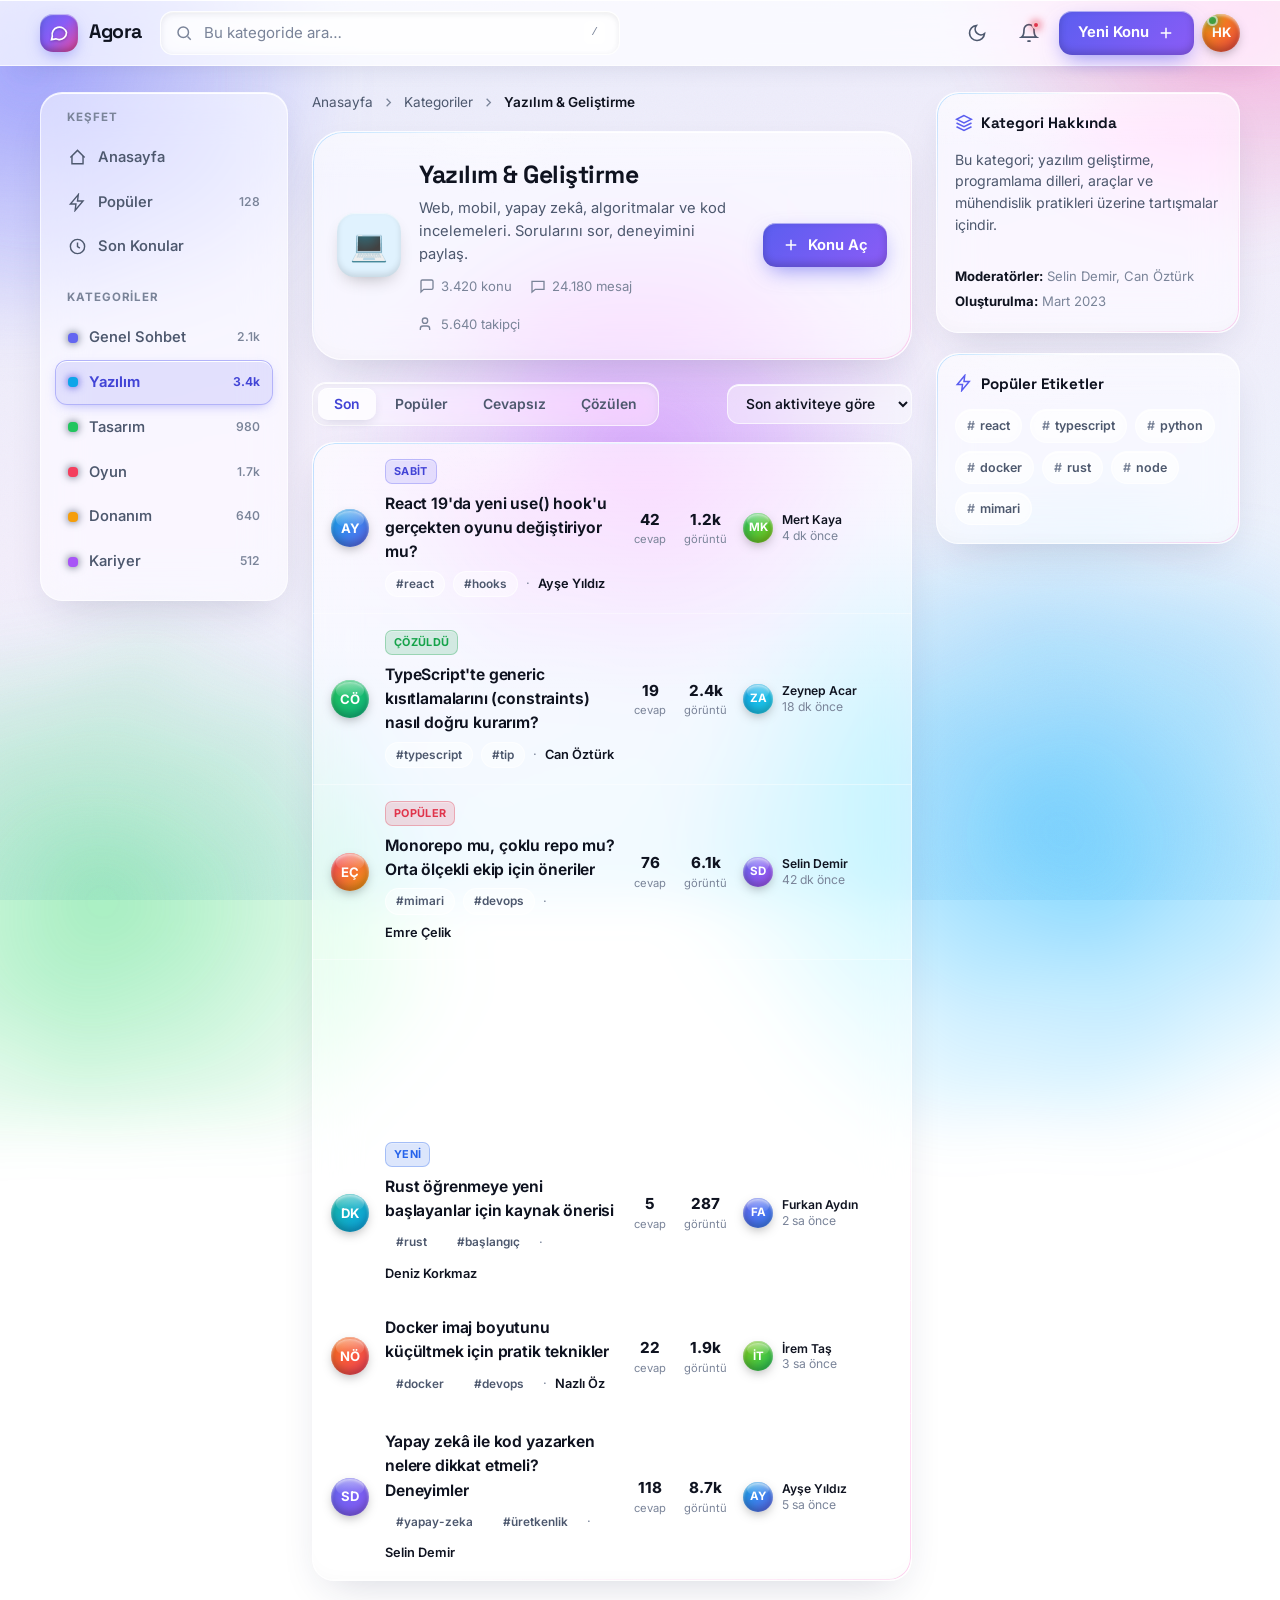
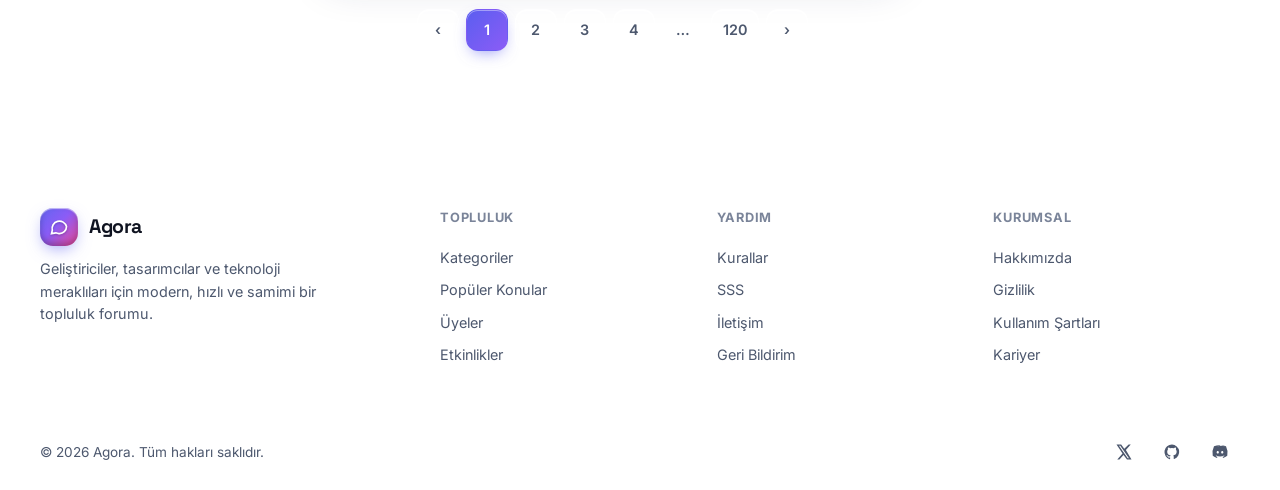
==== commit 7de95f0d: "feat: taste-skill tasarım skill paketini ekle ve premium dokunuşları uygula Leonxlnx/taste-skill pak" ====
--- a/category.html
+++ b/category.html
@@ -7,7 +7,7 @@
   <meta name="description" content="Yazılım & Geliştirme kategorisindeki konular: web, mobil, yapay zekâ ve daha fazlası." />
   <link rel="preconnect" href="https://fonts.googleapis.com" />
   <link rel="preconnect" href="https://fonts.gstatic.com" crossorigin />
-  <link href="https://fonts.googleapis.com/css2?family=Inter:wght@400;500;600;700;800&display=swap" rel="stylesheet" />
+  <link href="https://fonts.googleapis.com/css2?family=Inter:wght@400;500;600;700;800&family=Space+Grotesk:wght@500;600;700&display=swap" rel="stylesheet" />
   <link rel="stylesheet" href="css/style.css" />
   <link rel="icon" href="data:image/svg+xml,<svg xmlns='http://www.w3.org/2000/svg' viewBox='0 0 100 100'><text y='.9em' font-size='90'>💬</text></svg>" />
 </head>
--- a/css/style.css
+++ b/css/style.css
@@ -52,10 +52,14 @@
   --radius-xl: 30px;
   --spring: cubic-bezier(.34, 1.56, .64, 1);
   --ease: cubic-bezier(.4, 0, .2, 1);
+  /* yumuşak yavaşlama: kayan paneller ve örtüler için (aşma yapmaz → stabil) */
+  --ease-out: cubic-bezier(.22, .61, .36, 1);
 
   --header-h: 66px;
   --maxw: 1240px;
   --font: "Inter", system-ui, -apple-system, "Segoe UI", Roboto, "Helvetica Neue", Arial, sans-serif;
+  /* geniş geometrik grotesk: başlıklara "premium ajans" hissi verir */
+  --font-display: "Space Grotesk", "Inter", system-ui, sans-serif;
 }
 
 [data-theme="dark"] {
@@ -87,6 +91,26 @@
 
   --fringe-a: rgba(120, 200, 255, .50);
   --fringe-b: rgba(255, 130, 220, .42);
+}
+
+/* ----- Animasyonlu özel değişkenler --------------------------------------- */
+/* @property sayesinde imleç ışığının --mx/--my değerleri kademeli interpole
+   olur; böylece sheen zıplamak yerine pürüzsüzce kayar. Desteklemeyen
+   tarayıcılarda eski (anlık) davranışa zararsızca düşer. */
+@property --mx { syntax: "<percentage>"; inherits: false; initial-value: 30%; }
+@property --my { syntax: "<percentage>"; inherits: false; initial-value: 0%; }
+
+/* ----- Tema geçişi --------------------------------------------------------- */
+/* Tema düğmesine basıldığında JS bu sınıfı kısa süreliğine ekler; renk/arka
+   plan/kenarlık geçişleri yumuşar. Sınıf sadece tıklamada eklendiği için ilk
+   yüklemede sıçrama (flash) olmaz. */
+html.theme-anim,
+html.theme-anim *,
+html.theme-anim *::before,
+html.theme-anim *::after {
+  transition-property: background-color, color, border-color, fill, stroke, box-shadow, opacity !important;
+  transition-duration: .45s !important;
+  transition-timing-function: var(--ease) !important;
 }
 
 /* ----- Sıfırlama ----------------------------------------------------------- */
@@ -141,6 +165,11 @@
   100% { transform: translate3d(-2%, 2%, 0) scale(1.04) rotate(-3deg); }
 }
 
+/* başlıklar geniş geometrik grotesk ile — gövde metni Inter kalır */
+h1, h2, h3, .brand, .num, .hero h1, .cat-hero h1, .topic-header h1, .section-head h2 {
+  font-family: var(--font-display);
+}
+
 a { color: inherit; text-decoration: none; }
 img, svg { display: block; }
 button { font-family: inherit; cursor: pointer; border: none; background: none; color: inherit; }
@@ -201,7 +230,8 @@
       rgba(255, 255, 255, .35), transparent 70%),
     linear-gradient(180deg, rgba(255, 255, 255, .28) 0%, transparent 22%);
   opacity: .8;
-  transition: opacity .4s var(--ease);
+  transition: opacity .4s var(--ease),
+              --mx .18s var(--ease-out), --my .18s var(--ease-out);
 }
 [data-theme="dark"] .card::before, [data-theme="dark"] .cat-card::before,
 [data-theme="dark"] .stat::before, [data-theme="dark"] .post::before,
@@ -470,6 +500,33 @@
 .hero p { color: var(--text-muted); max-width: 540px; font-size: .98rem; }
 .hero .hero-actions { margin-top: 18px; display: flex; gap: 10px; flex-wrap: wrap; }
 
+/* eyebrow: başlık üstü mikro pill etiketi (premium işaret) */
+.eyebrow {
+  display: inline-flex; align-items: center; gap: 7px;
+  padding: 4px 12px 4px 10px; margin-bottom: 14px;
+  border-radius: 99px;
+  border: 1px solid var(--glass-stroke);
+  background: var(--glass-bg-strong);
+  font-size: .68rem; font-weight: 600; text-transform: uppercase;
+  letter-spacing: .16em; color: var(--text-muted);
+}
+.eyebrow::before {
+  content: ""; width: 6px; height: 6px; border-radius: 99px;
+  background: var(--primary);
+  box-shadow: 0 0 0 3px var(--primary-soft);
+}
+
+/* button-in-button: CTA içinde, hover'da diyagonal kayan iç ikon dairesi */
+.btn .btn-ico {
+  display: inline-grid; place-items: center;
+  width: 26px; height: 26px; margin: -4px -6px -4px 4px;
+  border-radius: 99px;
+  background: rgba(255, 255, 255, .22);
+  transition: transform .35s var(--ease-out), background .25s var(--ease);
+}
+.btn .btn-ico svg { width: 15px; height: 15px; }
+.btn:hover .btn-ico { transform: translate(3px, -2px); background: rgba(255, 255, 255, .34); }
+
 /* ----- İstatistik şeridi --------------------------------------------------- */
 .stats { display: grid; grid-template-columns: repeat(4, 1fr); gap: 14px; margin-bottom: 24px; }
 .stat {
@@ -805,12 +862,15 @@
    Mobil örtü
    ========================================================================== */
 .scrim {
-  display: none; position: fixed; inset: 0; z-index: 45;
+  /* display:none yerine visibility kullanılır; böylece kapanışta da yumuşak
+     fade-out olur (display geçişi iptal etmez) ve örtü her zaman stabildir. */
+  position: fixed; inset: 0; z-index: 45;
   background: rgba(8, 10, 24, .45);
   -webkit-backdrop-filter: blur(4px); backdrop-filter: blur(4px);
-  opacity: 0; transition: opacity .25s var(--ease);
-}
-.scrim.show { display: block; opacity: 1; }
+  opacity: 0; visibility: hidden;
+  transition: opacity .28s var(--ease-out), visibility .28s var(--ease-out);
+}
+.scrim.show { opacity: 1; visibility: visible; }
 
 /* ==========================================================================
    Duyarlı düzen
@@ -839,7 +899,12 @@
   .sidebar {
     position: fixed; top: 0; left: 0; bottom: 0; z-index: 46;
     width: 282px; max-width: 84vw; border-radius: 0 var(--radius-lg) var(--radius-lg) 0;
-    transform: translateX(-100%); transition: transform .3s var(--spring); overflow-y: auto;
+    /* Kayan panel için yay (spring) yerine yumuşak yavaşlama: kenarı aşıp geri
+       dönmediği için açılış/kapanış titremesiz ve stabil olur. */
+    transform: translateX(-100%);
+    transition: transform .34s var(--ease-out);
+    overflow-y: auto;
+    will-change: transform;
   }
   .sidebar.open { transform: translateX(0); }
   .search { display: none; }
@@ -856,6 +921,21 @@
   .composer .avatar { display: none; }
 }
 
+/* ==========================================================================
+   Kaydırınca beliren giriş animasyonu (JS ekler → JS yoksa içerik görünür kalır)
+   Yalnızca transform/opacity/filter — düzen tetiklemez, GPU dostu.
+   ========================================================================== */
+.reveal {
+  opacity: 0;
+  transform: translateY(22px);
+  filter: blur(6px);
+  transition: opacity .7s var(--ease-out),
+              transform .7s var(--ease-out),
+              filter .7s var(--ease-out);
+  will-change: transform, opacity;
+}
+.reveal.is-visible { opacity: 1; transform: none; filter: none; }
+
 /* erişilebilirlik: hareketi azalt */
 @media (prefers-reduced-motion: reduce) {
   body::before { animation: none; }
